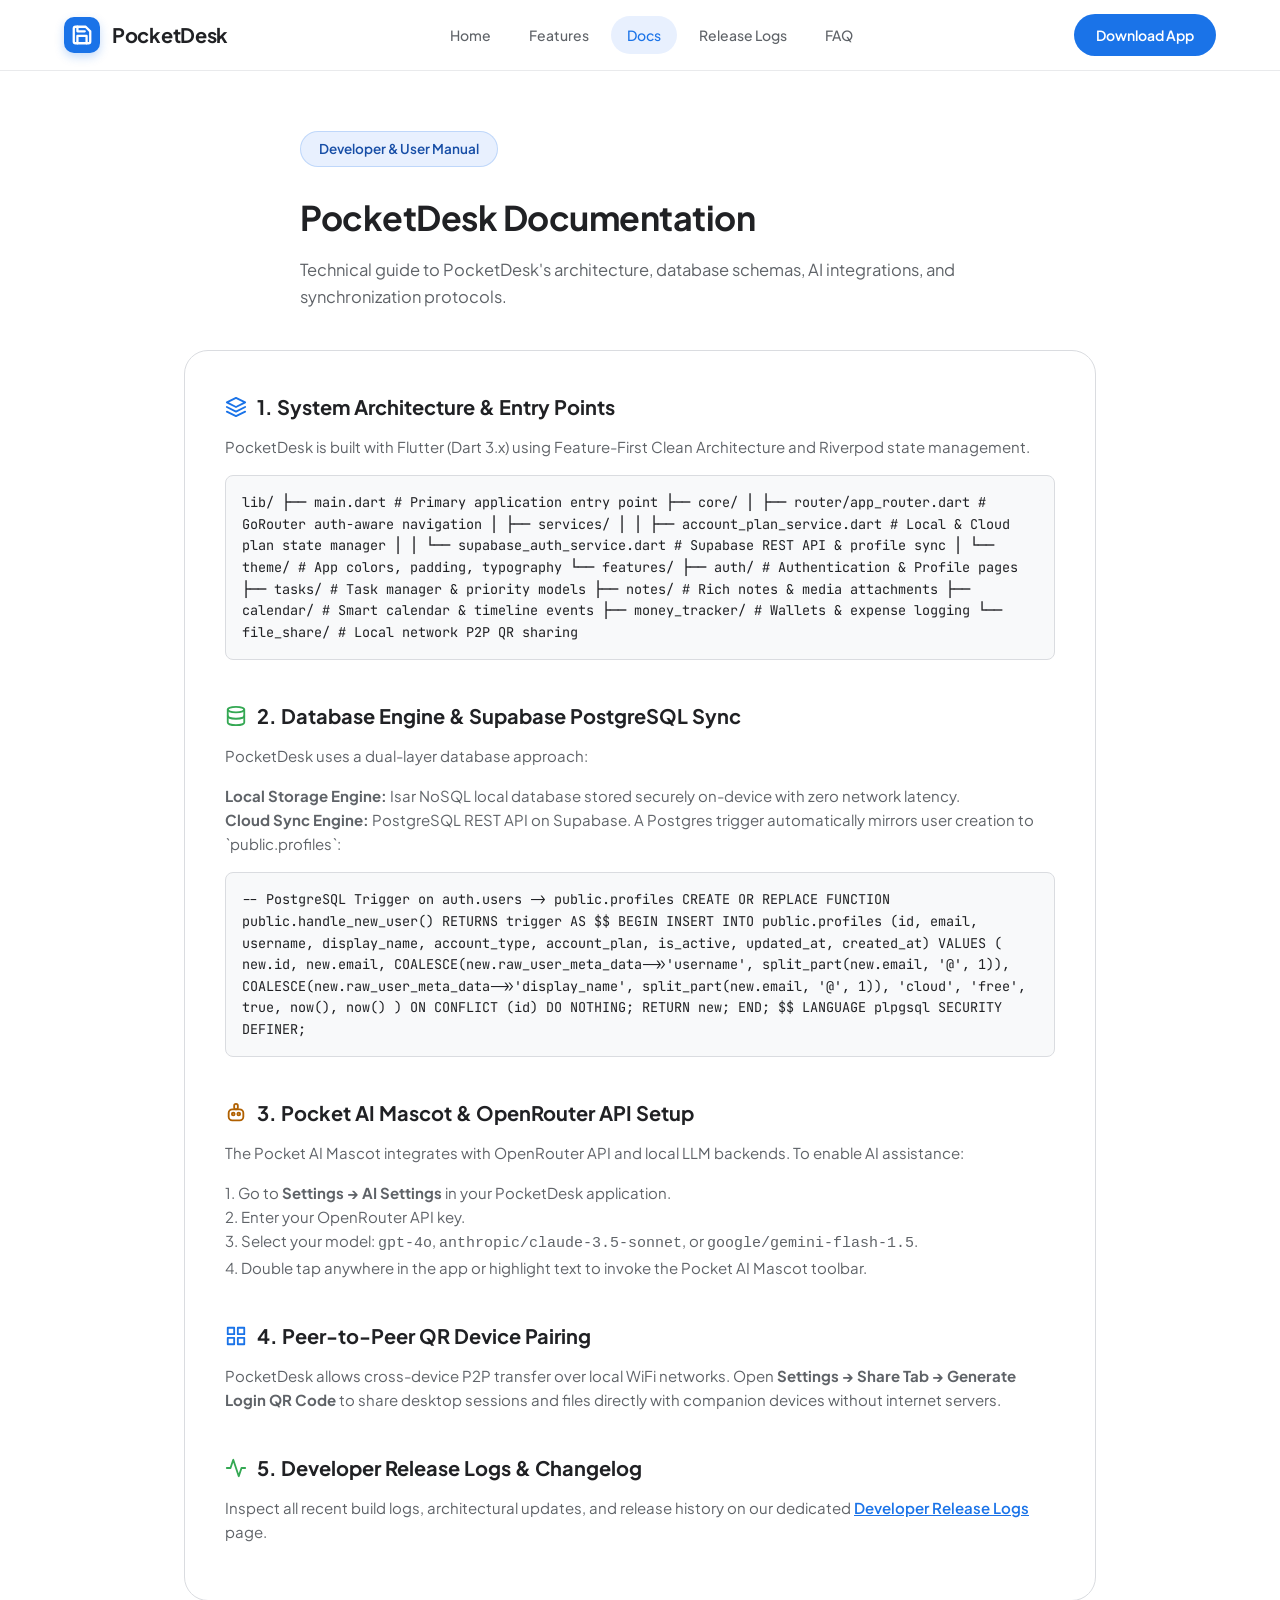
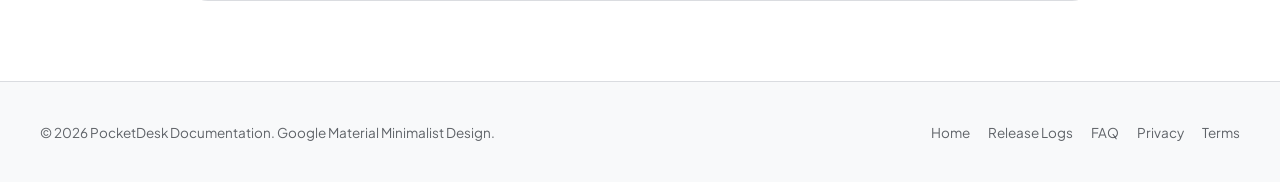
==== website/docs.html @ 9283a0a9 "feat(website): ultra-minimalist Google design system, emoji removal, mascot SVG, and comprehensive d" ====
<!DOCTYPE html>
<html lang="en">
<head>
  <meta charset="UTF-8">
  <meta name="viewport" content="width=device-width, initial-scale=1.0">
  <title>Documentation & Dev Guide — PocketDesk</title>
  <meta name="description" content="Official technical documentation, architecture specs, database schema, AI Mascot setup, and developer guide for PocketDesk.">
  <link rel="stylesheet" href="google_style.css">
</head>
<body>

  <header class="navbar">
    <div class="nav-container">
      <a href="index.html" class="logo">
        <div class="logo-badge">
          <svg width="22" height="22" viewBox="0 0 24 24" fill="none" stroke="#FFFFFF" stroke-width="2.5" stroke-linecap="round" stroke-linejoin="round">
            <path d="M19 21H5a2 2 0 0 1-2-2V5a2 2 0 0 1 2-2h11l5 5v11a2 2 0 0 1-2 2z"></path>
            <polyline points="17 21 17 13 7 13 7 21"></polyline>
            <polyline points="7 3 7 8 15 8"></polyline>
          </svg>
        </div>
        <span>PocketDesk</span>
      </a>
      <nav class="nav-links">
        <a href="index.html" class="nav-link">Home</a>
        <a href="features.html" class="nav-link">Features</a>
        <a href="docs.html" class="nav-link active">Docs</a>
        <a href="logs.html" class="nav-link">Release Logs</a>
        <a href="faq.html" class="nav-link">FAQ</a>
      </nav>
      <div class="nav-actions">
        <a href="download.html" class="btn-pill btn-primary">Download App</a>
      </div>
    </div>
  </header>

  <main class="section-wrapper" style="padding-top: 60px; max-width: 960px;">
    <div class="section-header" style="text-align: left; margin-bottom: 40px;">
      <div class="pill-tag">Developer & User Manual</div>
      <h1 class="section-title" style="text-align: left;">PocketDesk Documentation</h1>
      <p class="section-desc">Technical guide to PocketDesk's architecture, database schemas, AI integrations, and synchronization protocols.</p>
    </div>

    <div class="docs-content">
      
      <!-- 1. Architecture Overview -->
      <div class="docs-section">
        <h3>
          <svg width="22" height="22" viewBox="0 0 24 24" fill="none" stroke="var(--google-blue)" stroke-width="2" stroke-linecap="round" stroke-linejoin="round"><polygon points="12 2 2 7 12 12 22 7 12 2"></polygon><polyline points="2 17 12 22 22 17"></polyline><polyline points="2 12 12 17 22 12"></polyline></svg>
          1. System Architecture & Entry Points
        </h3>
        <p>
          PocketDesk is built with Flutter (Dart 3.x) using Feature-First Clean Architecture and Riverpod state management.
        </p>
        <div class="code-block">
lib/
├── main.dart                      # Primary application entry point
├── core/
│   ├── router/app_router.dart     # GoRouter auth-aware navigation
│   ├── services/
│   │   ├── account_plan_service.dart   # Local & Cloud plan state manager
│   │   └── supabase_auth_service.dart # Supabase REST API & profile sync
│   └── theme/                     # App colors, padding, typography
└── features/
    ├── auth/                      # Authentication & Profile pages
    ├── tasks/                     # Task manager & priority models
    ├── notes/                     # Rich notes & media attachments
    ├── calendar/                  # Smart calendar & timeline events
    ├── money_tracker/             # Wallets & expense logging
    └── file_share/                # Local network P2P QR sharing
        </div>
      </div>

      <!-- 2. Database Schema -->
      <div class="docs-section">
        <h3>
          <svg width="22" height="22" viewBox="0 0 24 24" fill="none" stroke="var(--google-green)" stroke-width="2" stroke-linecap="round" stroke-linejoin="round"><ellipse cx="12" cy="5" rx="9" ry="3"></ellipse><path d="M21 12c0 1.66-4 3-9 3s-9-1.34-9-3"></path><path d="M3 5v14c0 1.66 4 3 9 3s9-1.34 9-3V5"></path></svg>
          2. Database Engine & Supabase PostgreSQL Sync
        </h3>
        <p>
          PocketDesk uses a dual-layer database approach:
        </p>
        <p>
          <strong>Local Storage Engine:</strong> Isar NoSQL local database stored securely on-device with zero network latency.<br>
          <strong>Cloud Sync Engine:</strong> PostgreSQL REST API on Supabase. A Postgres trigger automatically mirrors user creation to `public.profiles`:
        </p>
        <div class="code-block">
-- PostgreSQL Trigger on auth.users -> public.profiles
CREATE OR REPLACE FUNCTION public.handle_new_user()
RETURNS trigger AS $$
BEGIN
  INSERT INTO public.profiles (id, email, username, display_name, account_type, account_plan, is_active, updated_at, created_at)
  VALUES (
    new.id,
    new.email,
    COALESCE(new.raw_user_meta_data->>'username', split_part(new.email, '@', 1)),
    COALESCE(new.raw_user_meta_data->>'display_name', split_part(new.email, '@', 1)),
    'cloud',
    'free',
    true,
    now(),
    now()
  )
  ON CONFLICT (id) DO NOTHING;
  RETURN new;
END;
$$ LANGUAGE plpgsql SECURITY DEFINER;
        </div>
      </div>

      <!-- 3. Pocket AI Mascot Integration -->
      <div class="docs-section">
        <h3>
          <svg width="22" height="22" viewBox="0 0 24 24" fill="none" stroke="var(--google-amber-text)" stroke-width="2" stroke-linecap="round" stroke-linejoin="round"><path d="M12 2a2 2 0 0 1 2 2v2a2 2 0 0 1-2 2 2 2 0 0 1-2-2V4a2 2 0 0 1 2-2z"></path><rect x="4" y="8" width="16" height="12" rx="4"></rect><circle cx="9" cy="13" r="1.5"></circle><circle cx="15" cy="13" r="1.5"></circle></svg>
          3. Pocket AI Mascot & OpenRouter API Setup
        </h3>
        <p>
          The Pocket AI Mascot integrates with OpenRouter API and local LLM backends. To enable AI assistance:
        </p>
        <p>
          1. Go to <strong>Settings &rarr; AI Settings</strong> in your PocketDesk application.<br>
          2. Enter your OpenRouter API key.<br>
          3. Select your model: <code>gpt-4o</code>, <code>anthropic/claude-3.5-sonnet</code>, or <code>google/gemini-flash-1.5</code>.<br>
          4. Double tap anywhere in the app or highlight text to invoke the Pocket AI Mascot toolbar.
        </p>
      </div>

      <!-- 4. P2P Local Network Sync -->
      <div class="docs-section">
        <h3>
          <svg width="22" height="22" viewBox="0 0 24 24" fill="none" stroke="var(--google-blue)" stroke-width="2" stroke-linecap="round" stroke-linejoin="round"><rect x="3" y="3" width="7" height="7"></rect><rect x="14" y="3" width="7" height="7"></rect><rect x="14" y="14" width="7" height="7"></rect><rect x="3" y="14" width="7" height="7"></rect></svg>
          4. Peer-to-Peer QR Device Pairing
        </h3>
        <p>
          PocketDesk allows cross-device P2P transfer over local WiFi networks. Open <strong>Settings &rarr; Share Tab &rarr; Generate Login QR Code</strong> to share desktop sessions and files directly with companion devices without internet servers.
        </p>
      </div>

      <!-- 5. Release Logs Link -->
      <div class="docs-section">
        <h3>
          <svg width="22" height="22" viewBox="0 0 24 24" fill="none" stroke="var(--google-green)" stroke-width="2" stroke-linecap="round" stroke-linejoin="round"><polyline points="22 12 18 12 15 21 9 3 6 12 2 12"></polyline></svg>
          5. Developer Release Logs & Changelog
        </h3>
        <p>
          Inspect all recent build logs, architectural updates, and release history on our dedicated <a href="logs.html" style="color: var(--google-blue); font-weight: 600;">Developer Release Logs</a> page.
        </p>
      </div>

    </div>
  </main>

  <footer class="footer">
    <div class="footer-container">
      <div class="footer-text">&copy; 2026 PocketDesk Documentation. Google Material Minimalist Design.</div>
      <div class="footer-links">
        <a href="index.html">Home</a>
        <a href="logs.html">Release Logs</a>
        <a href="faq.html">FAQ</a>
        <a href="privacy.html">Privacy</a>
        <a href="terms.html">Terms</a>
      </div>
    </div>
  </footer>
</body>
</html>
---- website/google_style.css ----
/* ==========================================================================
   PocketDesk Website - Ultra-Minimalist Google Design System (Material 3)
   ========================================================================== */

@import url('https://fonts.googleapis.com/css2?family=Google+Sans:wght@400;500;700&family=Plus+Jakarta+Sans:wght@400;500;600;700;800&family=JetBrains+Mono:wght@400;500&display=swap');

:root {
  /* Google Palette */
  --google-blue: #1a73e8;
  --google-blue-hover: #1557b0;
  --google-blue-container: #e8f0fe;
  --google-blue-text: #174ea6;

  --google-green: #34a853;
  --google-green-container: #e6f4ea;
  --google-green-text: #137333;

  --google-amber: #fbbc04;
  --google-amber-container: #fef7e0;
  --google-amber-text: #b06000;

  --google-red: #ea4335;
  --google-red-container: #fce8e6;
  --google-red-text: #c5221f;

  /* Surfaces */
  --bg-color: #ffffff;
  --surface-color: #ffffff;
  --surface-low: #f8f9fa;
  --surface-variant: #f1f3f4;

  /* Typography */
  --text-primary: #202124;
  --text-secondary: #5f6368;
  --text-tertiary: #80868b;

  /* Geometry & Borders */
  --border-color: #dadce0;
  --border-subtle: rgba(218, 220, 224, 0.6);
  --radius-sm: 8px;
  --radius-md: 16px;
  --radius-lg: 24px;
  --radius-pill: 100px;

  /* Shadows */
  --shadow-sm: 0 1px 2px 0 rgba(60,64,67,0.15), 0 1px 3px 1px rgba(60,64,67,0.08);
  --shadow-md: 0 1px 3px 0 rgba(60,64,67,0.2), 0 4px 12px 3px rgba(60,64,67,0.1);
  --shadow-lg: 0 4px 16px 0 rgba(60,64,67,0.12), 0 12px 32px 4px rgba(60,64,67,0.08);

  --max-width: 1200px;
  --transition: all 0.22s cubic-bezier(0.4, 0, 0.2, 1);
}

body.dark-mode {
  --bg-color: #121212;
  --surface-color: #1e1e1e;
  --surface-low: #181818;
  --surface-variant: #282828;

  --text-primary: #e8eaed;
  --text-secondary: #9aa0a6;
  --text-tertiary: #80868b;

  --border-color: #3c4043;
  --border-subtle: rgba(60, 64, 67, 0.6);

  --google-blue-container: rgba(26, 115, 232, 0.18);
  --google-blue-text: #8ab4f8;
  --google-green-container: rgba(52, 168, 83, 0.18);
  --google-green-text: #81c995;
  --google-amber-container: rgba(251, 188, 4, 0.18);
  --google-amber-text: #fde293;
  --google-red-container: rgba(234, 67, 53, 0.18);
  --google-red-text: #f28b82;

  --shadow-sm: 0 1px 3px 0 rgba(0,0,0,0.5);
  --shadow-md: 0 4px 12px 0 rgba(0,0,0,0.5);
  --shadow-lg: 0 8px 32px 0 rgba(0,0,0,0.6);
}

* {
  box-sizing: border-box;
  margin: 0;
  padding: 0;
}

html {
  scroll-behavior: smooth;
}

body {
  font-family: 'Google Sans', 'Plus Jakarta Sans', -apple-system, sans-serif;
  background-color: var(--bg-color);
  color: var(--text-primary);
  line-height: 1.6;
  -webkit-font-smoothing: antialiased;
}

/* ==========================================================================
   Header Navbar
   ========================================================================== */

.navbar {
  position: sticky;
  top: 0;
  z-index: 1000;
  background-color: rgba(255, 255, 255, 0.9);
  backdrop-filter: blur(16px);
  -webkit-backdrop-filter: blur(16px);
  border-bottom: 1px solid var(--border-subtle);
  transition: var(--transition);
}

body.dark-mode .navbar {
  background-color: rgba(18, 18, 18, 0.9);
}

.nav-container {
  max-width: var(--max-width);
  margin: 0 auto;
  padding: 14px 24px;
  display: flex;
  align-items: center;
  justify-content: space-between;
}

.logo {
  display: flex;
  align-items: center;
  gap: 12px;
  text-decoration: none;
  font-weight: 700;
  font-size: 20px;
  color: var(--text-primary);
  letter-spacing: -0.3px;
}

.logo-badge {
  width: 36px;
  height: 36px;
  background: var(--google-blue);
  border-radius: 10px;
  display: flex;
  align-items: center;
  justify-content: center;
  color: #ffffff;
  box-shadow: 0 4px 10px rgba(26, 115, 232, 0.25);
}

.nav-links {
  display: flex;
  align-items: center;
  gap: 6px;
}

.nav-link {
  text-decoration: none;
  color: var(--text-secondary);
  font-size: 14px;
  font-weight: 500;
  padding: 8px 16px;
  border-radius: var(--radius-pill);
  transition: var(--transition);
}

.nav-link:hover, .nav-link.active {
  color: var(--google-blue);
  background-color: var(--google-blue-container);
}

.nav-actions {
  display: flex;
  align-items: center;
  gap: 12px;
}

.btn-pill {
  display: inline-flex;
  align-items: center;
  justify-content: center;
  gap: 8px;
  padding: 10px 22px;
  border-radius: var(--radius-pill);
  font-size: 14px;
  font-weight: 600;
  text-decoration: none;
  transition: var(--transition);
  cursor: pointer;
  border: none;
}

.btn-primary {
  background-color: var(--google-blue);
  color: #ffffff;
}

.btn-primary:hover {
  background-color: var(--google-blue-hover);
  box-shadow: 0 4px 12px rgba(26, 115, 232, 0.35);
  transform: translateY(-1px);
}

.btn-outlined {
  background-color: transparent;
  color: var(--google-blue);
  border: 1px solid var(--border-color);
}

.btn-outlined:hover {
  background-color: var(--google-blue-container);
  border-color: var(--google-blue);
}

.theme-toggle {
  background: var(--surface-variant);
  border: 1px solid var(--border-color);
  color: var(--text-primary);
  width: 38px;
  height: 38px;
  border-radius: 50%;
  display: flex;
  align-items: center;
  justify-content: center;
  cursor: pointer;
  transition: var(--transition);
}

.theme-toggle:hover {
  background: var(--border-color);
}

/* ==========================================================================
   Hero Section
   ========================================================================== */

.hero-section {
  padding: 72px 24px 48px;
  max-width: var(--max-width);
  margin: 0 auto;
  text-align: center;
}

.pill-tag {
  display: inline-flex;
  align-items: center;
  gap: 8px;
  padding: 6px 18px;
  background-color: var(--google-blue-container);
  color: var(--google-blue-text);
  border-radius: var(--radius-pill);
  font-size: 13.5px;
  font-weight: 600;
  margin-bottom: 24px;
  border: 1px solid rgba(26, 115, 232, 0.2);
}

.hero-title {
  font-size: 52px;
  font-weight: 700;
  line-height: 1.15;
  letter-spacing: -1.2px;
  color: var(--text-primary);
  margin-bottom: 20px;
}

.hero-title span.blue { color: var(--google-blue); }
.hero-title span.green { color: var(--google-green); }
.hero-title span.amber { color: var(--google-amber-text); }

.hero-subtitle {
  font-size: 19px;
  color: var(--text-secondary);
  max-width: 760px;
  margin: 0 auto 36px;
  font-weight: 400;
  line-height: 1.55;
}

.hero-buttons {
  display: flex;
  align-items: center;
  justify-content: center;
  gap: 16px;
}

/* ==========================================================================
   Showcase Box & Pocket AI Mascot Component
   ========================================================================== */

.showcase-container {
  max-width: 1040px;
  margin: 48px auto 80px;
  background-color: var(--surface-color);
  border: 1px solid var(--border-color);
  border-radius: var(--radius-lg);
  box-shadow: var(--shadow-lg);
  overflow: hidden;
}

.showcase-header {
  background-color: var(--surface-low);
  padding: 14px 24px;
  border-bottom: 1px solid var(--border-color);
  display: flex;
  align-items: center;
  justify-content: space-between;
}

.window-dots {
  display: flex;
  gap: 8px;
}

.dot {
  width: 11px;
  height: 11px;
  border-radius: 50%;
}

.dot.red { background-color: var(--google-red); }
.dot.yellow { background-color: var(--google-amber); }
.dot.green { background-color: var(--google-green); }

.window-title {
  font-size: 13px;
  font-weight: 600;
  color: var(--text-secondary);
}

.showcase-body {
  padding: 36px;
  display: grid;
  grid-template-columns: 1fr 340px;
  gap: 32px;
  align-items: center;
}

@media (max-width: 860px) {
  .showcase-body { grid-template-columns: 1fr; }
}

.dashboard-preview-card {
  background: var(--surface-low);
  border-radius: var(--radius-md);
  padding: 24px;
  border: 1px solid var(--border-subtle);
}

.dash-grid {
  display: grid;
  grid-template-columns: repeat(2, 1fr);
  gap: 16px;
}

.dash-widget {
  background: var(--surface-color);
  padding: 16px;
  border-radius: 12px;
  border: 1px solid var(--border-subtle);
}

.dash-widget h4 {
  font-size: 14px;
  font-weight: 700;
  color: var(--text-primary);
  display: flex;
  align-items: center;
  gap: 8px;
  margin-bottom: 6px;
}

.dash-widget p {
  font-size: 12.5px;
  color: var(--text-secondary);
  line-height: 1.4;
}

/* Mascot Section */
.mascot-card {
  background: linear-gradient(145deg, var(--google-blue-container) 0%, var(--surface-color) 100%);
  border: 1px solid rgba(26, 115, 232, 0.3);
  border-radius: var(--radius-md);
  padding: 28px;
  text-align: center;
}

.mascot-svg-avatar {
  width: 96px;
  height: 96px;
  margin: 0 auto 16px;
}

.mascot-name {
  font-size: 19px;
  font-weight: 700;
  color: var(--text-primary);
  margin-bottom: 4px;
}

.mascot-pill {
  display: inline-block;
  background: var(--google-blue);
  color: #ffffff;
  font-size: 11.5px;
  font-weight: 700;
  padding: 3px 12px;
  border-radius: var(--radius-pill);
  margin-bottom: 12px;
}

.mascot-description {
  font-size: 13.5px;
  color: var(--text-secondary);
  line-height: 1.5;
}

/* ==========================================================================
   Features Section
   ========================================================================== */

.section-wrapper {
  max-width: var(--max-width);
  margin: 0 auto 80px;
  padding: 0 24px;
}

.section-header {
  text-align: center;
  max-width: 680px;
  margin: 0 auto 48px;
}

.section-title {
  font-size: 34px;
  font-weight: 700;
  color: var(--text-primary);
  letter-spacing: -0.5px;
  margin-bottom: 12px;
}

.section-desc {
  font-size: 16.5px;
  color: var(--text-secondary);
}

.features-grid {
  display: grid;
  grid-template-columns: repeat(auto-fit, minmax(320px, 1fr));
  gap: 24px;
}

.feature-card {
  background-color: var(--surface-color);
  border: 1px solid var(--border-color);
  border-radius: var(--radius-md);
  padding: 32px;
  transition: var(--transition);
}

.feature-card:hover {
  box-shadow: var(--shadow-md);
  transform: translateY(-2px);
  border-color: var(--google-blue);
}

.feature-icon-box {
  width: 48px;
  height: 48px;
  border-radius: 14px;
  display: flex;
  align-items: center;
  justify-content: center;
  margin-bottom: 20px;
}

.feature-icon-box.blue { background: var(--google-blue-container); color: var(--google-blue-text); }
.feature-icon-box.green { background: var(--google-green-container); color: var(--google-green-text); }
.feature-icon-box.yellow { background: var(--google-amber-container); color: var(--google-amber-text); }
.feature-icon-box.red { background: var(--google-red-container); color: var(--google-red-text); }

.feature-card h3 {
  font-size: 19px;
  font-weight: 700;
  margin-bottom: 10px;
  color: var(--text-primary);
}

.feature-card p {
  font-size: 14.5px;
  color: var(--text-secondary);
  line-height: 1.55;
}

/* ==========================================================================
   Pricing Section
   ========================================================================== */

.pricing-grid {
  display: grid;
  grid-template-columns: repeat(3, 1fr);
  gap: 24px;
  align-items: stretch;
}

@media (max-width: 900px) {
  .pricing-grid { grid-template-columns: 1fr; }
}

.pricing-card {
  background-color: var(--surface-color);
  border: 1px solid var(--border-color);
  border-radius: var(--radius-lg);
  padding: 36px 28px;
  display: flex;
  flex-direction: column;
  justify-content: space-between;
  transition: var(--transition);
  position: relative;
}

.pricing-card.featured {
  border: 2px solid var(--google-blue);
  box-shadow: var(--shadow-md);
}

.plan-badge {
  position: absolute;
  top: -13px;
  left: 50%;
  transform: translateX(-50%);
  background: var(--google-blue);
  color: #ffffff;
  font-size: 11.5px;
  font-weight: 700;
  padding: 3px 14px;
  border-radius: var(--radius-pill);
}

.plan-name {
  font-size: 22px;
  font-weight: 700;
  color: var(--text-primary);
  margin-bottom: 6px;
}

.plan-price {
  font-size: 38px;
  font-weight: 800;
  color: var(--text-primary);
  margin-bottom: 16px;
}

.plan-price span {
  font-size: 14px;
  font-weight: 500;
  color: var(--text-secondary);
}

.plan-features {
  list-style: none;
  margin-bottom: 32px;
}

.plan-features li {
  font-size: 14px;
  color: var(--text-secondary);
  padding: 8px 0;
  display: flex;
  align-items: center;
  gap: 10px;
  border-bottom: 1px solid var(--border-subtle);
}

.plan-features li:last-child {
  border-bottom: none;
}

.check-icon {
  color: var(--google-green);
  font-weight: bold;
}

/* ==========================================================================
   Documentation Box Styling
   ========================================================================== */

.docs-content {
  background: var(--surface-color);
  border: 1px solid var(--border-color);
  border-radius: var(--radius-lg);
  padding: 40px;
}

.docs-section {
  margin-bottom: 40px;
}

.docs-section:last-child {
  margin-bottom: 0;
}

.docs-section h3 {
  font-size: 20px;
  font-weight: 700;
  color: var(--text-primary);
  margin-bottom: 12px;
  display: flex;
  align-items: center;
  gap: 10px;
}

.docs-section p {
  font-size: 15px;
  color: var(--text-secondary);
  line-height: 1.6;
  margin-bottom: 16px;
}

.code-block {
  background: var(--surface-low);
  border: 1px solid var(--border-color);
  border-radius: var(--radius-sm);
  padding: 16px;
  font-family: 'JetBrains Mono', monospace;
  font-size: 13.5px;
  color: var(--text-primary);
  overflow-x: auto;
  margin-bottom: 16px;
}

/* ==========================================================================
   Footer
   ========================================================================== */

.footer {
  background-color: var(--surface-low);
  border-top: 1px solid var(--border-color);
  padding: 40px 24px;
  margin-top: 80px;
}

.footer-container {
  max-width: var(--max-width);
  margin: 0 auto;
  display: flex;
  align-items: center;
  justify-content: space-between;
  flex-wrap: wrap;
  gap: 16px;
}

.footer-text {
  font-size: 13.5px;
  color: var(--text-secondary);
}

.footer-links {
  display: flex;
  gap: 18px;
}

.footer-links a {
  color: var(--text-secondary);
  text-decoration: none;
  font-size: 13.5px;
  transition: var(--transition);
}

.footer-links a:hover {
  color: var(--google-blue);
}
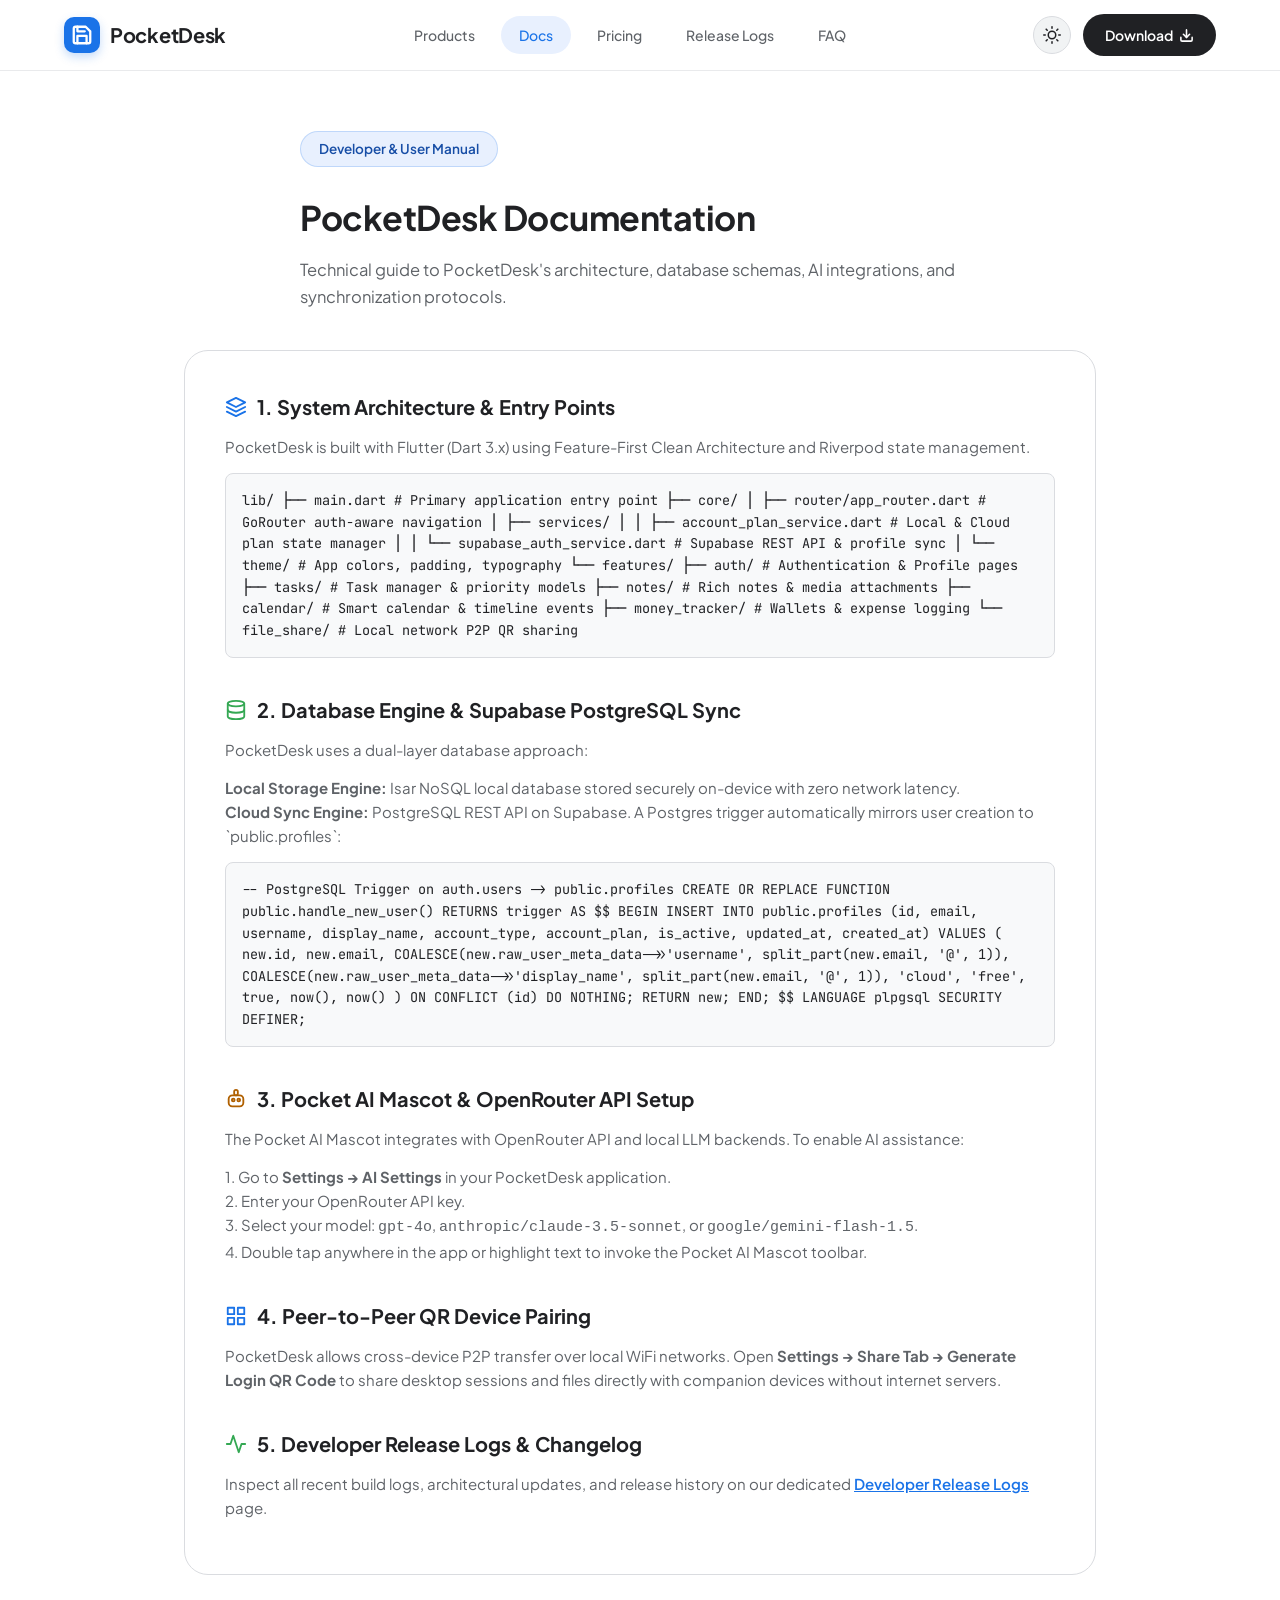
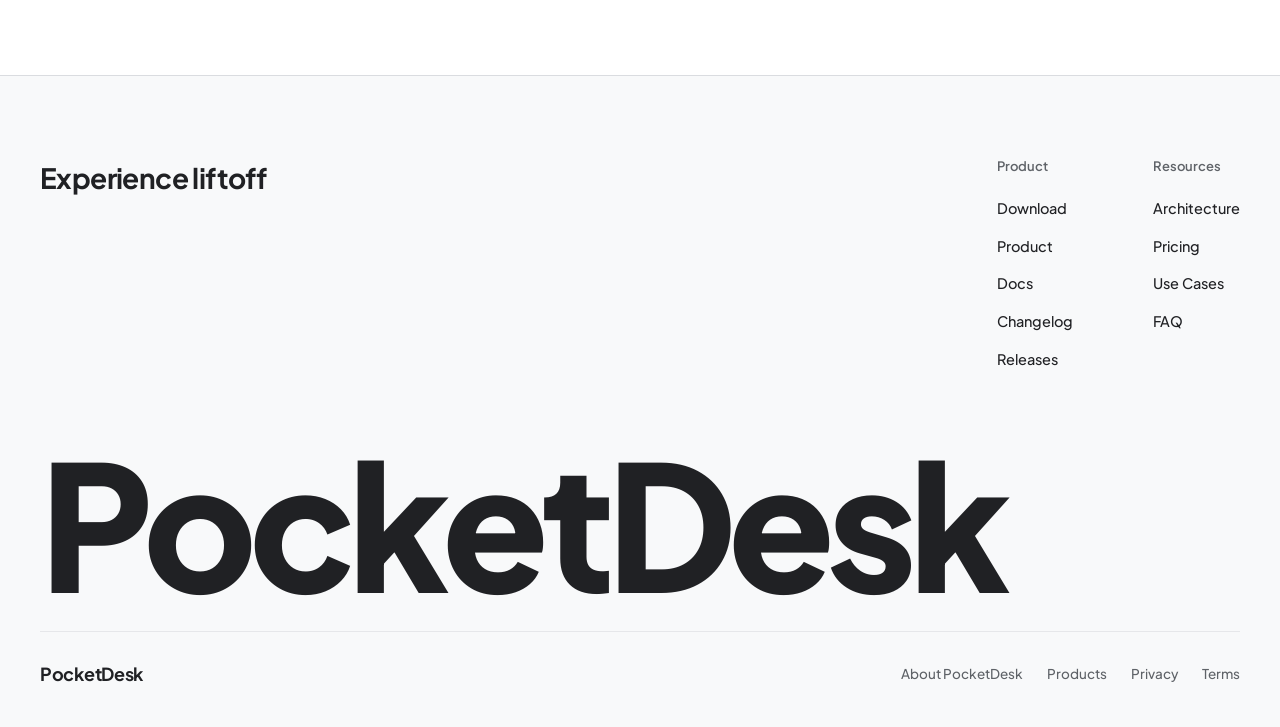
==== commit 8445047f: "Implement exact Google Antigravity header, hero section, and giant inverted footer" ====
--- a/website/docs.html
+++ b/website/docs.html
@@ -9,6 +9,7 @@
 </head>
 <body>
 
+  <!-- Google Minimalist Navigation -->
   <header class="navbar">
     <div class="nav-container">
       <a href="index.html" class="logo">
@@ -22,14 +23,34 @@
         <span>PocketDesk</span>
       </a>
       <nav class="nav-links">
-        <a href="index.html" class="nav-link">Home</a>
-        <a href="features.html" class="nav-link">Features</a>
+        <a href="features.html" class="nav-link">Products</a>
         <a href="docs.html" class="nav-link active">Docs</a>
+        <a href="index.html#plans" class="nav-link">Pricing</a>
         <a href="logs.html" class="nav-link">Release Logs</a>
         <a href="faq.html" class="nav-link">FAQ</a>
       </nav>
       <div class="nav-actions">
-        <a href="download.html" class="btn-pill btn-primary">Download App</a>
+        <button id="theme-toggle" class="theme-toggle" aria-label="Toggle theme">
+          <svg width="18" height="18" viewBox="0 0 24 24" fill="none" stroke="currentColor" stroke-width="2" stroke-linecap="round" stroke-linejoin="round">
+            <circle cx="12" cy="12" r="5"></circle>
+            <line x1="12" y1="1" x2="12" y2="3"></line>
+            <line x1="12" y1="21" x2="12" y2="23"></line>
+            <line x1="4.22" y1="4.22" x2="5.64" y2="5.64"></line>
+            <line x1="18.36" y1="18.36" x2="19.78" y2="19.78"></line>
+            <line x1="1" y1="12" x2="3" y2="12"></line>
+            <line x1="21" y1="12" x2="23" y2="12"></line>
+            <line x1="4.22" y1="19.78" x2="5.64" y2="18.36"></line>
+            <line x1="18.36" y1="5.64" x2="19.78" y2="4.22"></line>
+          </svg>
+        </button>
+        <a href="download.html" class="btn-pill btn-dark" style="gap: 6px;">
+          <span>Download</span>
+          <svg width="15" height="15" viewBox="0 0 24 24" fill="none" stroke="currentColor" stroke-width="2.5" stroke-linecap="round" stroke-linejoin="round">
+            <path d="M21 15v4a2 2 0 0 1-2 2H5a2 2 0 0 1-2-2v-4"></path>
+            <polyline points="7 10 12 15 17 10"></polyline>
+            <line x1="12" y1="15" x2="12" y2="3"></line>
+          </svg>
+        </a>
       </div>
     </div>
   </header>
@@ -150,17 +171,58 @@
     </div>
   </main>
 
-  <footer class="footer">
-    <div class="footer-container">
-      <div class="footer-text">&copy; 2026 PocketDesk Documentation. Google Material Minimalist Design.</div>
-      <div class="footer-links">
-        <a href="index.html">Home</a>
-        <a href="logs.html">Release Logs</a>
-        <a href="faq.html">FAQ</a>
+  <footer class="antigravity-footer">
+    <div class="footer-upper">
+      <div class="footer-upper-left">
+        <h3 class="footer-slogan">Experience liftoff</h3>
+      </div>
+      <div class="footer-upper-right">
+        <div class="footer-column">
+          <h4 class="footer-heading">Product</h4>
+          <ul class="footer-links-list">
+            <li><a href="download.html">Download</a></li>
+            <li><a href="features.html">Product</a></li>
+            <li><a href="docs.html">Docs</a></li>
+            <li><a href="logs.html">Changelog</a></li>
+            <li><a href="logs.html">Releases</a></li>
+          </ul>
+        </div>
+        <div class="footer-column">
+          <h4 class="footer-heading">Resources</h4>
+          <ul class="footer-links-list">
+            <li><a href="docs.html">Architecture</a></li>
+            <li><a href="index.html#plans">Pricing</a></li>
+            <li><a href="features.html">Use Cases</a></li>
+            <li><a href="faq.html">FAQ</a></li>
+          </ul>
+        </div>
+      </div>
+    </div>
+
+    <div class="footer-giant-branding">
+      PocketDesk
+    </div>
+
+    <div class="footer-bottom-line">
+      <div class="footer-brand-left">
+        PocketDesk
+      </div>
+      <div class="footer-legal-links">
+        <a href="index.html">About PocketDesk</a>
+        <a href="features.html">Products</a>
         <a href="privacy.html">Privacy</a>
         <a href="terms.html">Terms</a>
       </div>
     </div>
   </footer>
+
+  <script>
+    const themeBtn = document.getElementById('theme-toggle');
+    if (themeBtn) {
+      themeBtn.addEventListener('click', () => {
+        document.body.classList.toggle('dark-mode');
+      });
+    }
+  </script>
 </body>
 </html>
--- a/website/google_style.css
+++ b/website/google_style.css
@@ -1,11 +1,11 @@
 /* ==========================================================================
-   PocketDesk Website - Ultra-Minimalist Google Design System (Material 3)
+   PocketDesk Website - Google Minimalist & Antigravity Design System
    ========================================================================== */
 
 @import url('https://fonts.googleapis.com/css2?family=Google+Sans:wght@400;500;700&family=Plus+Jakarta+Sans:wght@400;500;600;700;800&family=JetBrains+Mono:wght@400;500&display=swap');
 
 :root {
-  /* Google Palette */
+  /* Google Brand Colors */
   --google-blue: #1a73e8;
   --google-blue-hover: #1557b0;
   --google-blue-container: #e8f0fe;
@@ -48,7 +48,7 @@
   --shadow-lg: 0 4px 16px 0 rgba(60,64,67,0.12), 0 12px 32px 4px rgba(60,64,67,0.08);
 
   --max-width: 1200px;
-  --transition: all 0.22s cubic-bezier(0.4, 0, 0.2, 1);
+  --transition: all 0.24s cubic-bezier(0.4, 0, 0.2, 1);
 }
 
 body.dark-mode {
@@ -97,14 +97,14 @@
 }
 
 /* ==========================================================================
-   Header Navbar
+   Header Navbar (Minimalist Google & Antigravity Header)
    ========================================================================== */
 
 .navbar {
   position: sticky;
   top: 0;
   z-index: 1000;
-  background-color: rgba(255, 255, 255, 0.9);
+  background-color: rgba(255, 255, 255, 0.92);
   backdrop-filter: blur(16px);
   -webkit-backdrop-filter: blur(16px);
   border-bottom: 1px solid var(--border-subtle);
@@ -112,7 +112,7 @@
 }
 
 body.dark-mode .navbar {
-  background-color: rgba(18, 18, 18, 0.9);
+  background-color: rgba(18, 18, 18, 0.92);
 }
 
 .nav-container {
@@ -127,7 +127,7 @@
 .logo {
   display: flex;
   align-items: center;
-  gap: 12px;
+  gap: 10px;
   text-decoration: none;
   font-weight: 700;
   font-size: 20px;
@@ -150,7 +150,7 @@
 .nav-links {
   display: flex;
   align-items: center;
-  gap: 6px;
+  gap: 8px;
 }
 
 .nav-link {
@@ -158,7 +158,7 @@
   color: var(--text-secondary);
   font-size: 14px;
   font-weight: 500;
-  padding: 8px 16px;
+  padding: 8px 18px;
   border-radius: var(--radius-pill);
   transition: var(--transition);
 }
@@ -200,6 +200,27 @@
   transform: translateY(-1px);
 }
 
+.btn-dark {
+  background-color: #202124;
+  color: #ffffff !important;
+}
+
+.btn-dark:hover {
+  background-color: #000000;
+  box-shadow: 0 4px 14px rgba(0,0,0,0.3);
+  transform: translateY(-1px);
+}
+
+body.dark-mode .btn-dark {
+  background-color: #ffffff;
+  color: #121212 !important;
+}
+
+body.dark-mode .btn-dark:hover {
+  background-color: #f1f3f4;
+  box-shadow: 0 4px 14px rgba(255,255,255,0.25);
+}
+
 .btn-outlined {
   background-color: transparent;
   color: var(--google-blue);
@@ -230,7 +251,7 @@
 }
 
 /* ==========================================================================
-   Hero Section
+   Hero Section & Container Layout
    ========================================================================== */
 
 .hero-section {
@@ -284,7 +305,7 @@
 }
 
 /* ==========================================================================
-   Showcase Box & Pocket AI Mascot Component
+   Showcase Box & Mascot Component
    ========================================================================== */
 
 .showcase-container {
@@ -375,7 +396,6 @@
   line-height: 1.4;
 }
 
-/* Mascot Section */
 .mascot-card {
   background: linear-gradient(145deg, var(--google-blue-container) 0%, var(--surface-color) 100%);
   border: 1px solid rgba(26, 115, 232, 0.3);
@@ -581,7 +601,68 @@
 }
 
 /* ==========================================================================
-   Documentation Box Styling
+   FAQ Smooth Expandable Accordion
+   ========================================================================== */
+
+.faq-container {
+  max-width: 860px;
+  margin: 0 auto;
+}
+
+.faq-item {
+  background: var(--surface-color);
+  border: 1px solid var(--border-color);
+  border-radius: var(--radius-md);
+  margin-bottom: 16px;
+  overflow: hidden;
+  transition: var(--transition);
+}
+
+.faq-question {
+  padding: 22px 28px;
+  font-size: 17px;
+  font-weight: 600;
+  color: var(--text-primary);
+  display: flex;
+  align-items: center;
+  justify-content: space-between;
+  cursor: pointer;
+  user-select: none;
+}
+
+.faq-question:hover {
+  background: var(--surface-low);
+}
+
+.faq-chevron {
+  width: 20px;
+  height: 20px;
+  stroke: var(--text-secondary);
+  transition: transform 0.3s cubic-bezier(0.4, 0, 0.2, 1);
+}
+
+.faq-item.open .faq-chevron {
+  transform: rotate(180deg);
+  stroke: var(--google-blue);
+}
+
+.faq-answer {
+  max-height: 0;
+  overflow: hidden;
+  transition: max-height 0.35s cubic-bezier(0.4, 0, 0.2, 1), padding 0.35s ease;
+  padding: 0 28px;
+  color: var(--text-secondary);
+  font-size: 14.5px;
+  line-height: 1.6;
+}
+
+.faq-item.open .faq-answer {
+  max-height: 400px;
+  padding: 0 28px 24px;
+}
+
+/* ==========================================================================
+   Documentation & Release Logs
    ========================================================================== */
 
 .docs-content {
@@ -592,7 +673,7 @@
 }
 
 .docs-section {
-  margin-bottom: 40px;
+  margin-bottom: 36px;
 }
 
 .docs-section:last-child {
@@ -613,7 +694,7 @@
   font-size: 15px;
   color: var(--text-secondary);
   line-height: 1.6;
-  margin-bottom: 16px;
+  margin-bottom: 14px;
 }
 
 .code-block {
@@ -628,20 +709,123 @@
   margin-bottom: 16px;
 }
 
+/* Release Logs Styling */
+.log-item {
+  background: var(--surface-color);
+  border: 1px solid var(--border-color);
+  border-radius: var(--radius-md);
+  margin-bottom: 16px;
+  overflow: hidden;
+}
+
+.log-header {
+  padding: 18px 24px;
+  display: flex;
+  align-items: center;
+  justify-content: space-between;
+  cursor: pointer;
+  background: var(--surface-low);
+}
+
+.badge {
+  padding: 4px 10px;
+  border-radius: var(--radius-pill);
+  font-size: 12px;
+  font-weight: 700;
+}
+
+.badge-feature { background: var(--google-blue-container); color: var(--google-blue-text); }
+.badge-fix { background: var(--google-green-container); color: var(--google-green-text); }
+.badge-refactor { background: var(--google-amber-container); color: var(--google-amber-text); }
+
+.log-body {
+  padding: 20px 24px;
+  font-size: 14px;
+  color: var(--text-secondary);
+  border-top: 1px solid var(--border-color);
+}
+
 /* ==========================================================================
-   Footer
+   Google Antigravity Style Inverted Footer
    ========================================================================== */
 
-.footer {
+.antigravity-footer {
   background-color: var(--surface-low);
   border-top: 1px solid var(--border-color);
-  padding: 40px 24px;
-  margin-top: 80px;
-}
-
-.footer-container {
+  padding: 80px 24px 40px;
+  margin-top: 100px;
+}
+
+.footer-upper {
   max-width: var(--max-width);
   margin: 0 auto;
+  display: flex;
+  justify-content: space-between;
+  align-items: flex-start;
+  flex-wrap: wrap;
+  gap: 40px;
+}
+
+.footer-upper-left .footer-slogan {
+  font-size: 28px;
+  font-weight: 700;
+  color: var(--text-primary);
+  letter-spacing: -0.6px;
+  margin-bottom: 8px;
+}
+
+.footer-upper-right {
+  display: flex;
+  gap: 80px;
+}
+
+@media (max-width: 600px) {
+  .footer-upper-right { gap: 40px; }
+}
+
+.footer-column .footer-heading {
+  font-size: 13px;
+  font-weight: 600;
+  color: var(--text-secondary);
+  margin-bottom: 18px;
+}
+
+.footer-links-list {
+  list-style: none;
+}
+
+.footer-links-list li {
+  margin-bottom: 12px;
+}
+
+.footer-links-list a {
+  text-decoration: none;
+  font-size: 14.5px;
+  color: var(--text-primary);
+  font-weight: 500;
+  transition: var(--transition);
+}
+
+.footer-links-list a:hover {
+  color: var(--google-blue);
+}
+
+.footer-giant-branding {
+  max-width: var(--max-width);
+  margin: 60px auto 30px;
+  font-size: clamp(64px, 14vw, 175px);
+  font-weight: 800;
+  letter-spacing: -0.045em;
+  line-height: 0.9;
+  color: var(--text-primary);
+  user-select: none;
+}
+
+.footer-bottom-line {
+  max-width: var(--max-width);
+  margin: 0 auto;
+  padding-top: 28px;
+  border-top: 1px solid var(--border-subtle);
   display: flex;
   align-items: center;
   justify-content: space-between;
@@ -649,23 +833,27 @@
   gap: 16px;
 }
 
-.footer-text {
-  font-size: 13.5px;
-  color: var(--text-secondary);
-}
-
-.footer-links {
-  display: flex;
-  gap: 18px;
-}
-
-.footer-links a {
-  color: var(--text-secondary);
+.footer-brand-left {
+  font-weight: 700;
+  font-size: 18px;
+  color: var(--text-primary);
+  letter-spacing: -0.3px;
+}
+
+.footer-legal-links {
+  display: flex;
+  gap: 24px;
+  flex-wrap: wrap;
+}
+
+.footer-legal-links a {
   text-decoration: none;
   font-size: 13.5px;
+  color: var(--text-secondary);
+  font-weight: 500;
   transition: var(--transition);
 }
 
-.footer-links a:hover {
+.footer-legal-links a:hover {
   color: var(--google-blue);
 }
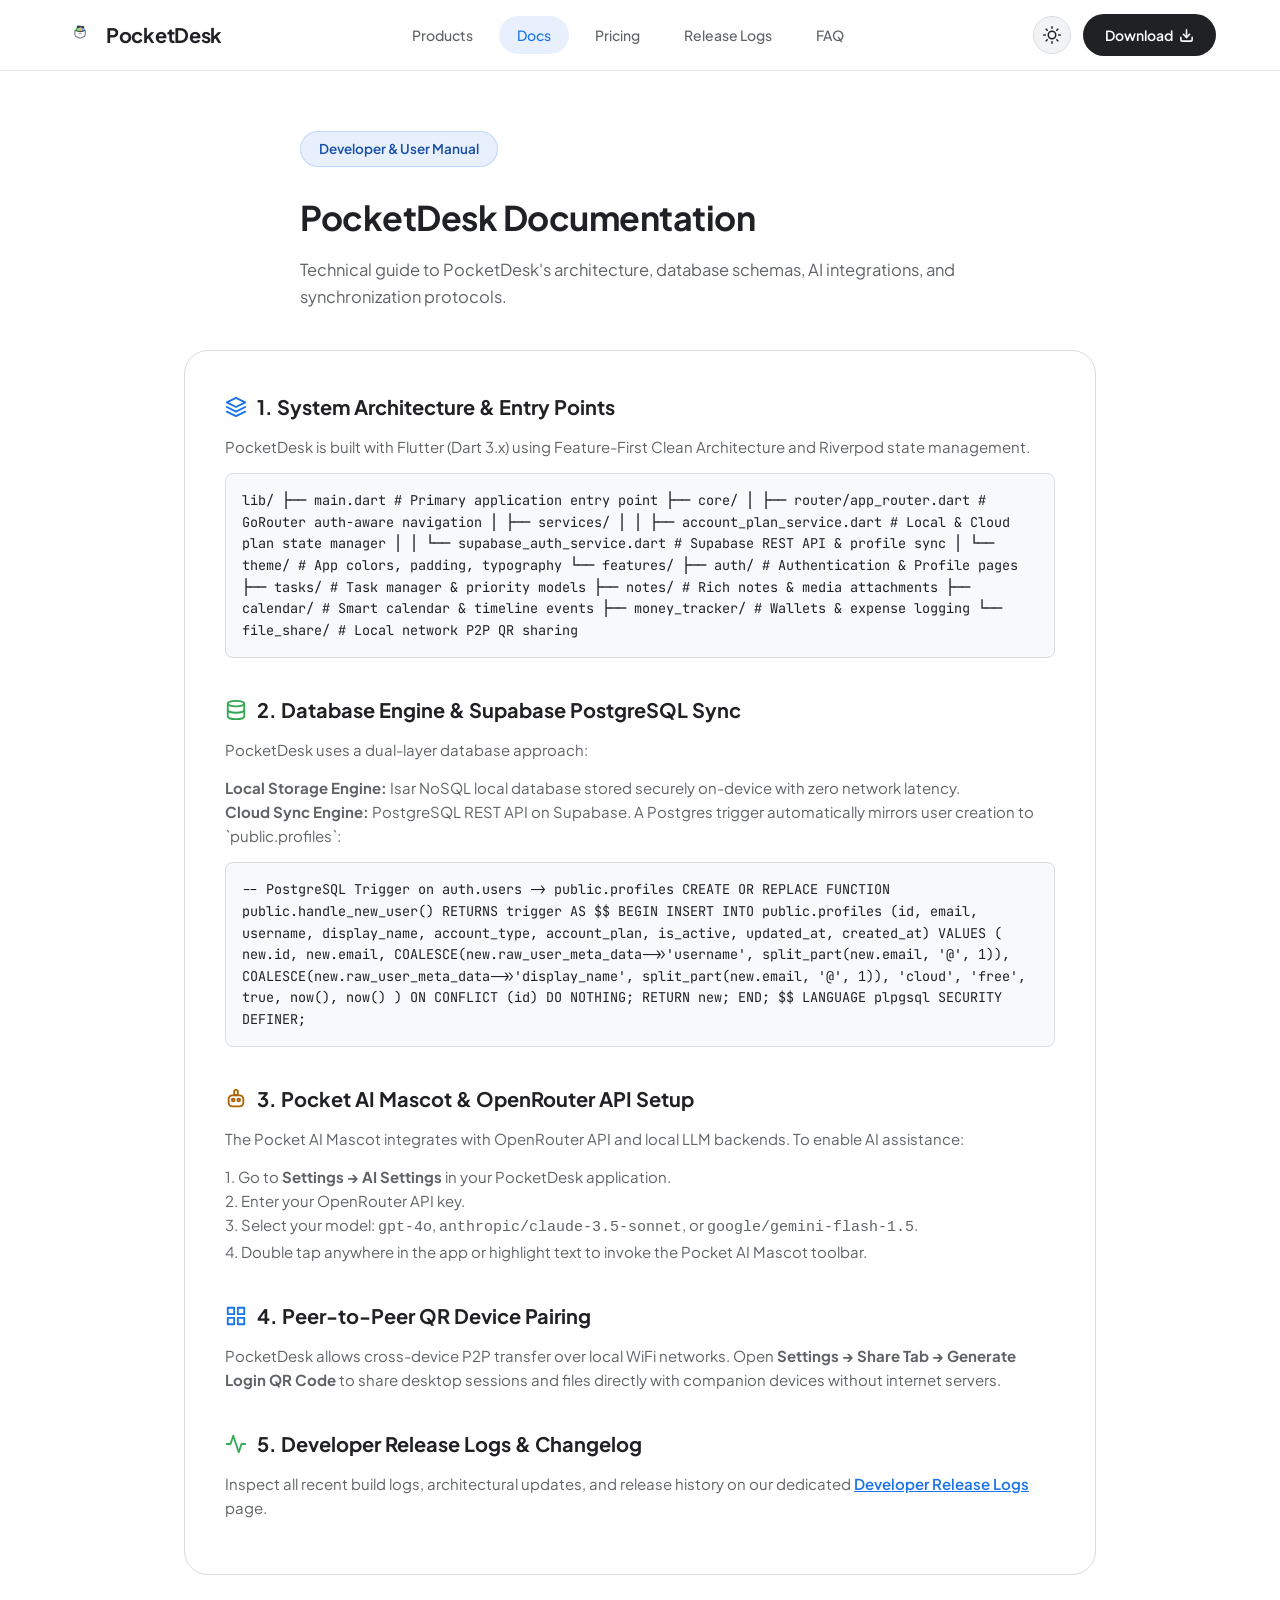
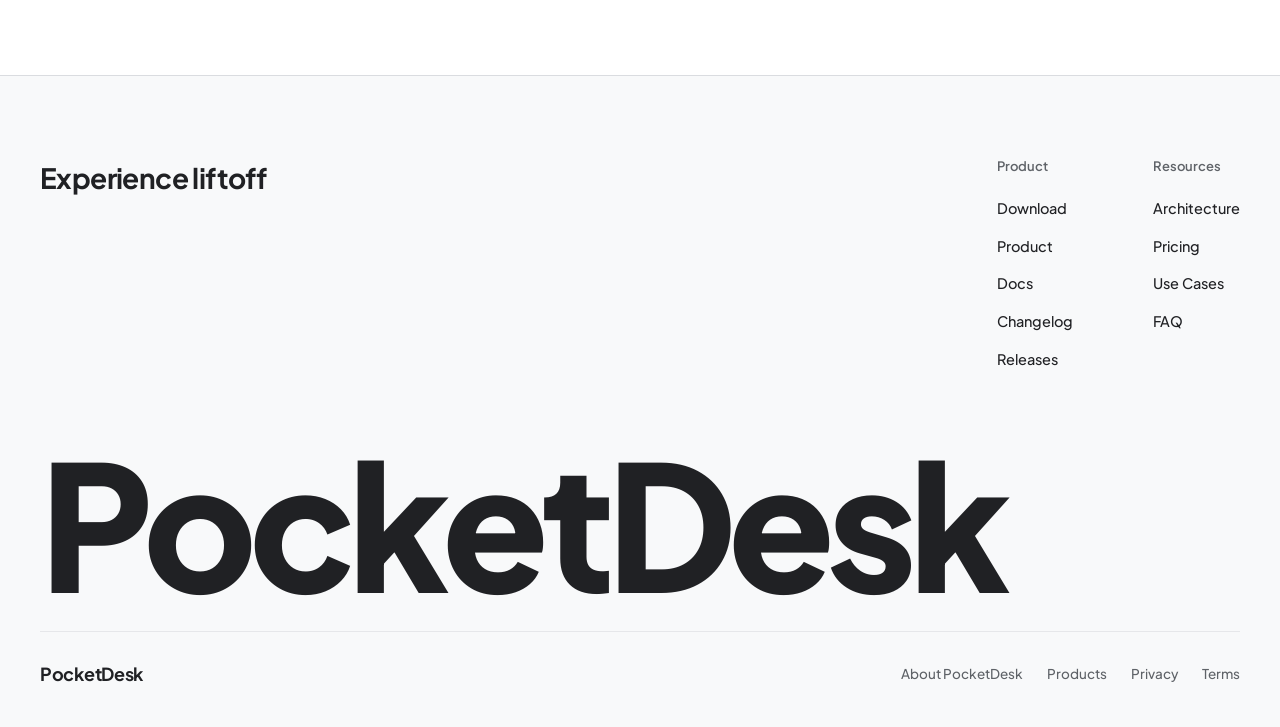
==== commit 48731a0d: "Add official PocketDesk logo assets, tab favicon, and eliminate dark mode flash (FOUC)" ====
--- a/website/docs.html
+++ b/website/docs.html
@@ -5,6 +5,16 @@
   <meta name="viewport" content="width=device-width, initial-scale=1.0">
   <title>Documentation & Dev Guide — PocketDesk</title>
   <meta name="description" content="Official technical documentation, architecture specs, database schema, AI Mascot setup, and developer guide for PocketDesk.">
+  <link rel="icon" type="image/png" href="assets/logo.png">
+  <link rel="apple-touch-icon" href="assets/logo.png">
+  <script>
+    (function() {
+      const savedTheme = localStorage.getItem('theme');
+      if (savedTheme === 'dark-mode' || (!savedTheme && window.matchMedia('(prefers-color-scheme: dark)').matches)) {
+        document.documentElement.classList.add('dark-mode');
+      }
+    })();
+  </script>
   <link rel="stylesheet" href="google_style.css">
 </head>
 <body>
@@ -13,13 +23,7 @@
   <header class="navbar">
     <div class="nav-container">
       <a href="index.html" class="logo">
-        <div class="logo-badge">
-          <svg width="22" height="22" viewBox="0 0 24 24" fill="none" stroke="#FFFFFF" stroke-width="2.5" stroke-linecap="round" stroke-linejoin="round">
-            <path d="M19 21H5a2 2 0 0 1-2-2V5a2 2 0 0 1 2-2h11l5 5v11a2 2 0 0 1-2 2z"></path>
-            <polyline points="17 21 17 13 7 13 7 21"></polyline>
-            <polyline points="7 3 7 8 15 8"></polyline>
-          </svg>
-        </div>
+        <img src="assets/logo.png" alt="PocketDesk" class="logo-img">
         <span>PocketDesk</span>
       </a>
       <nav class="nav-links">
@@ -216,13 +220,6 @@
     </div>
   </footer>
 
-  <script>
-    const themeBtn = document.getElementById('theme-toggle');
-    if (themeBtn) {
-      themeBtn.addEventListener('click', () => {
-        document.body.classList.toggle('dark-mode');
-      });
-    }
-  </script>
+  <script src="app.js"></script>
 </body>
 </html>
--- a/website/google_style.css
+++ b/website/google_style.css
@@ -51,7 +51,7 @@
   --transition: all 0.24s cubic-bezier(0.4, 0, 0.2, 1);
 }
 
-body.dark-mode {
+html.dark-mode, body.dark-mode {
   --bg-color: #121212;
   --surface-color: #1e1e1e;
   --surface-low: #181818;
@@ -76,6 +76,8 @@
   --shadow-sm: 0 1px 3px 0 rgba(0,0,0,0.5);
   --shadow-md: 0 4px 12px 0 rgba(0,0,0,0.5);
   --shadow-lg: 0 8px 32px 0 rgba(0,0,0,0.6);
+  background-color: #121212 !important;
+  color: #e8eaed !important;
 }
 
 * {
@@ -86,6 +88,29 @@
 
 html {
   scroll-behavior: smooth;
+  scroll-snap-type: y proximity;
+}
+
+@view-transition {
+  navigation: auto;
+}
+
+::view-transition-old(root) {
+  animation: fadeOut 0.25s cubic-bezier(0.4, 0, 0.2, 1) forwards;
+}
+
+::view-transition-new(root) {
+  animation: fadeIn 0.35s cubic-bezier(0.0, 0, 0.2, 1) forwards;
+}
+
+@keyframes fadeOut {
+  from { opacity: 1; transform: scale(1); }
+  to { opacity: 0; transform: scale(0.98); }
+}
+
+@keyframes fadeIn {
+  from { opacity: 0; transform: translateY(12px) scale(0.99); }
+  to { opacity: 1; transform: translateY(0) scale(1); }
 }
 
 body {
@@ -94,6 +119,13 @@
   color: var(--text-primary);
   line-height: 1.6;
   -webkit-font-smoothing: antialiased;
+  opacity: 1;
+  transition: opacity 0.25s cubic-bezier(0.4, 0, 0.2, 1), transform 0.25s cubic-bezier(0.4, 0, 0.2, 1);
+}
+
+body.page-fade-out {
+  opacity: 0;
+  transform: translateY(-8px);
 }
 
 /* ==========================================================================
@@ -135,16 +167,11 @@
   letter-spacing: -0.3px;
 }
 
-.logo-badge {
-  width: 36px;
-  height: 36px;
-  background: var(--google-blue);
-  border-radius: 10px;
-  display: flex;
-  align-items: center;
-  justify-content: center;
-  color: #ffffff;
-  box-shadow: 0 4px 10px rgba(26, 115, 232, 0.25);
+.logo-img {
+  width: 32px;
+  height: 32px;
+  object-fit: contain;
+  border-radius: 8px;
 }
 
 .nav-links {
@@ -251,14 +278,42 @@
 }
 
 /* ==========================================================================
-   Hero Section & Container Layout
+   Full Viewport Section Snap & Slide-Up Reveal System
    ========================================================================== */
 
+.full-section {
+  min-height: calc(100vh - 72px);
+  width: 100%;
+  display: flex;
+  flex-direction: column;
+  justify-content: center;
+  align-items: center;
+  box-sizing: border-box;
+  padding: 60px 24px;
+  scroll-snap-align: start;
+  scroll-snap-stop: normal;
+  opacity: 0;
+  transform: translateY(50px) scale(0.98);
+  transition: opacity 0.75s cubic-bezier(0.16, 1, 0.3, 1), transform 0.75s cubic-bezier(0.16, 1, 0.3, 1);
+}
+
+.full-section.visible, .full-section:first-of-type {
+  opacity: 1;
+  transform: translateY(0) scale(1);
+}
+
 .hero-section {
-  padding: 72px 24px 48px;
+  min-height: calc(100vh - 72px);
+  display: flex;
+  flex-direction: column;
+  justify-content: center;
+  align-items: center;
+  padding: 40px 24px;
   max-width: var(--max-width);
   margin: 0 auto;
   text-align: center;
+  scroll-snap-align: start;
+  scroll-snap-stop: normal;
 }
 
 .pill-tag {
@@ -309,8 +364,9 @@
    ========================================================================== */
 
 .showcase-container {
-  max-width: 1040px;
-  margin: 48px auto 80px;
+  width: 92%;
+  max-width: 1240px;
+  margin: 0 auto;
   background-color: var(--surface-color);
   border: 1px solid var(--border-color);
   border-radius: var(--radius-lg);
@@ -320,7 +376,7 @@
 
 .showcase-header {
   background-color: var(--surface-low);
-  padding: 14px 24px;
+  padding: 16px 28px;
   border-bottom: 1px solid var(--border-color);
   display: flex;
   align-items: center;
@@ -333,8 +389,8 @@
 }
 
 .dot {
-  width: 11px;
-  height: 11px;
+  width: 12px;
+  height: 12px;
   border-radius: 50%;
 }
 
@@ -343,95 +399,96 @@
 .dot.green { background-color: var(--google-green); }
 
 .window-title {
-  font-size: 13px;
+  font-size: 14px;
   font-weight: 600;
   color: var(--text-secondary);
 }
 
 .showcase-body {
-  padding: 36px;
+  padding: 44px 40px;
   display: grid;
-  grid-template-columns: 1fr 340px;
-  gap: 32px;
-  align-items: center;
-}
-
-@media (max-width: 860px) {
-  .showcase-body { grid-template-columns: 1fr; }
+  grid-template-columns: 1fr 380px;
+  gap: 36px;
+  align-items: center;
+}
+
+@media (max-width: 980px) {
+  .showcase-body { grid-template-columns: 1fr; padding: 28px; }
 }
 
 .dashboard-preview-card {
   background: var(--surface-low);
   border-radius: var(--radius-md);
-  padding: 24px;
+  padding: 32px;
   border: 1px solid var(--border-subtle);
 }
 
 .dash-grid {
   display: grid;
   grid-template-columns: repeat(2, 1fr);
-  gap: 16px;
+  gap: 20px;
 }
 
 .dash-widget {
   background: var(--surface-color);
-  padding: 16px;
-  border-radius: 12px;
+  padding: 22px 20px;
+  border-radius: 14px;
   border: 1px solid var(--border-subtle);
+  box-shadow: 0 2px 8px rgba(0,0,0,0.02);
 }
 
 .dash-widget h4 {
-  font-size: 14px;
-  font-weight: 700;
-  color: var(--text-primary);
-  display: flex;
-  align-items: center;
-  gap: 8px;
-  margin-bottom: 6px;
+  font-size: 16px;
+  font-weight: 700;
+  color: var(--text-primary);
+  display: flex;
+  align-items: center;
+  gap: 10px;
+  margin-bottom: 8px;
 }
 
 .dash-widget p {
-  font-size: 12.5px;
-  color: var(--text-secondary);
-  line-height: 1.4;
+  font-size: 13.5px;
+  color: var(--text-secondary);
+  line-height: 1.45;
 }
 
 .mascot-card {
   background: linear-gradient(145deg, var(--google-blue-container) 0%, var(--surface-color) 100%);
   border: 1px solid rgba(26, 115, 232, 0.3);
   border-radius: var(--radius-md);
-  padding: 28px;
+  padding: 36px 28px;
   text-align: center;
 }
 
 .mascot-svg-avatar {
-  width: 96px;
-  height: 96px;
-  margin: 0 auto 16px;
+  width: 110px;
+  height: 110px;
+  margin: 0 auto 20px;
 }
 
 .mascot-name {
-  font-size: 19px;
-  font-weight: 700;
-  color: var(--text-primary);
-  margin-bottom: 4px;
+  font-size: 22px;
+  font-weight: 700;
+  color: var(--text-primary);
+  margin-bottom: 6px;
 }
 
 .mascot-pill {
   display: inline-block;
   background: var(--google-blue);
   color: #ffffff;
-  font-size: 11.5px;
-  font-weight: 700;
-  padding: 3px 12px;
+  font-size: 12.5px;
+  font-weight: 700;
+  padding: 4px 14px;
   border-radius: var(--radius-pill);
-  margin-bottom: 12px;
+  margin-bottom: 16px;
 }
 
 .mascot-description {
-  font-size: 13.5px;
-  color: var(--text-secondary);
-  line-height: 1.5;
+  font-size: 14.5px;
+  color: var(--text-secondary);
+  line-height: 1.55;
 }
 
 /* ==========================================================================
@@ -754,6 +811,8 @@
   border-top: 1px solid var(--border-color);
   padding: 80px 24px 40px;
   margin-top: 100px;
+  scroll-snap-align: end;
+  scroll-snap-stop: normal;
 }
 
 .footer-upper {
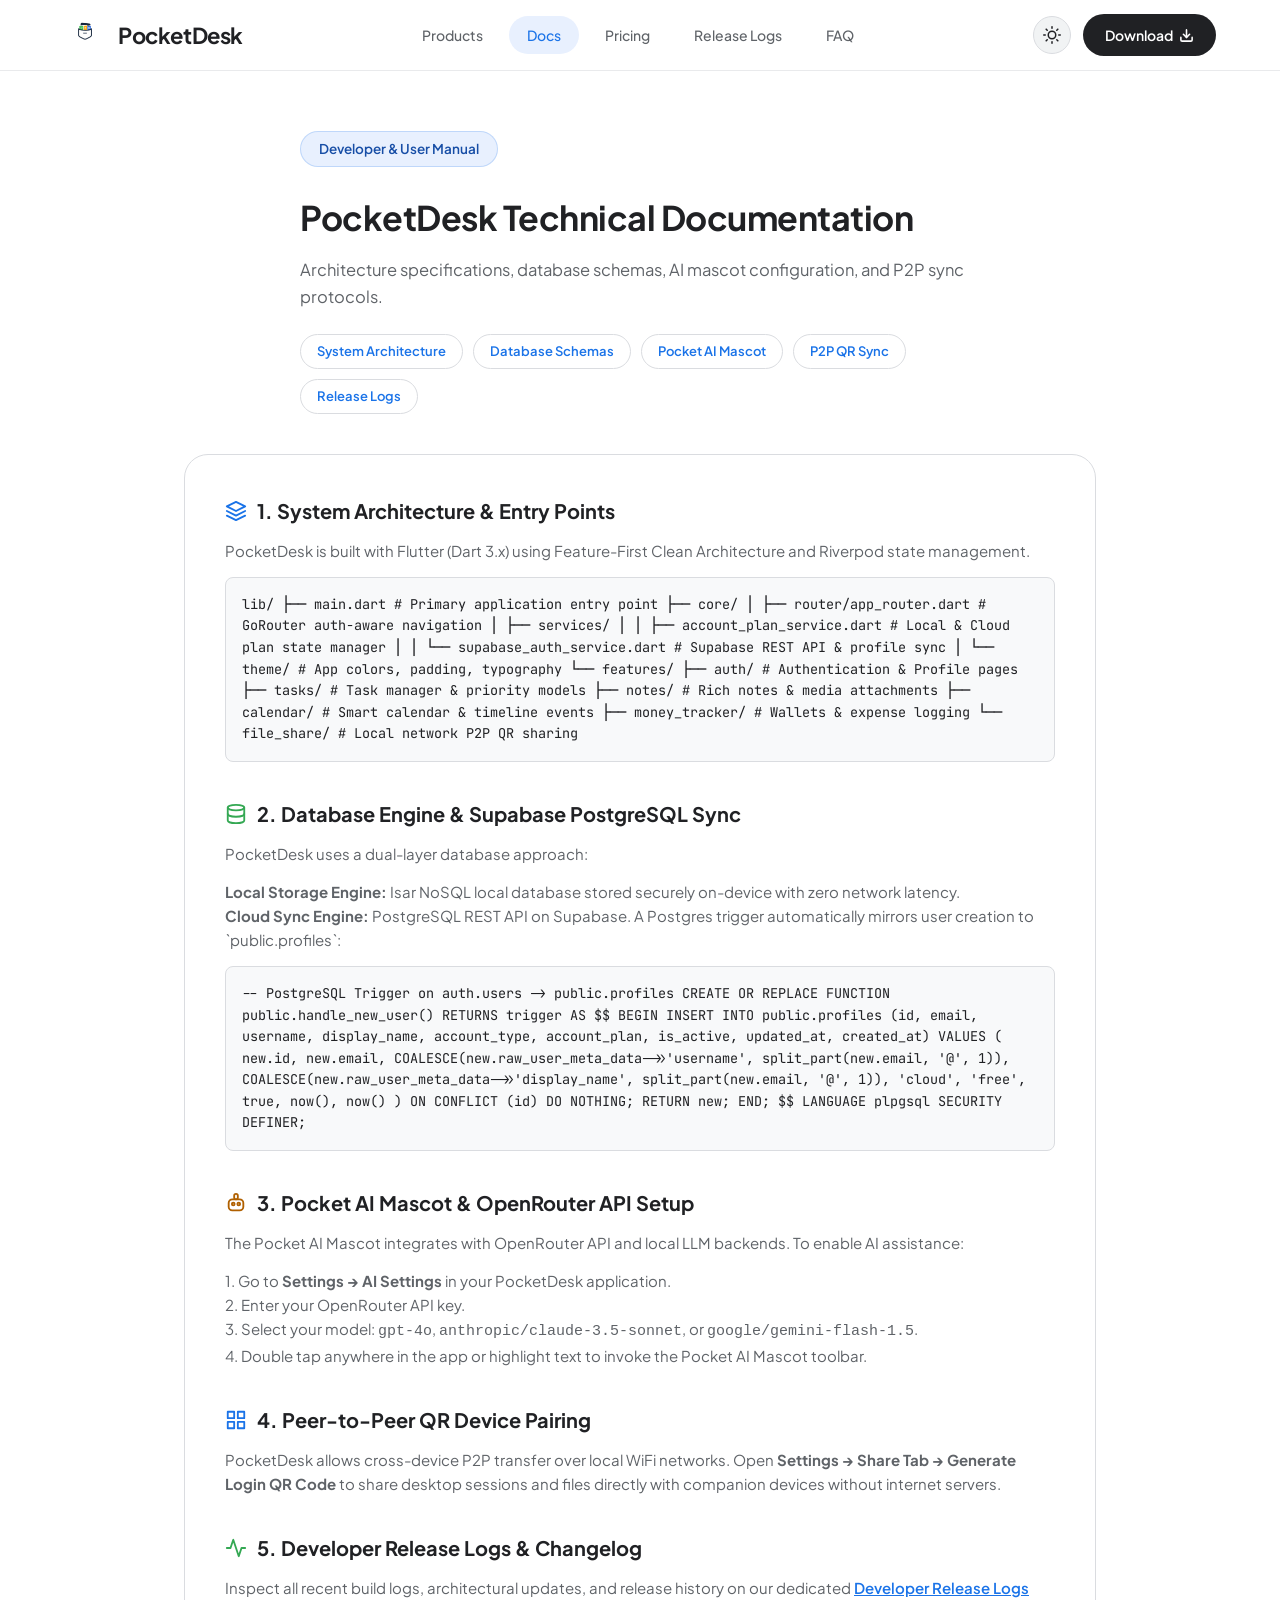
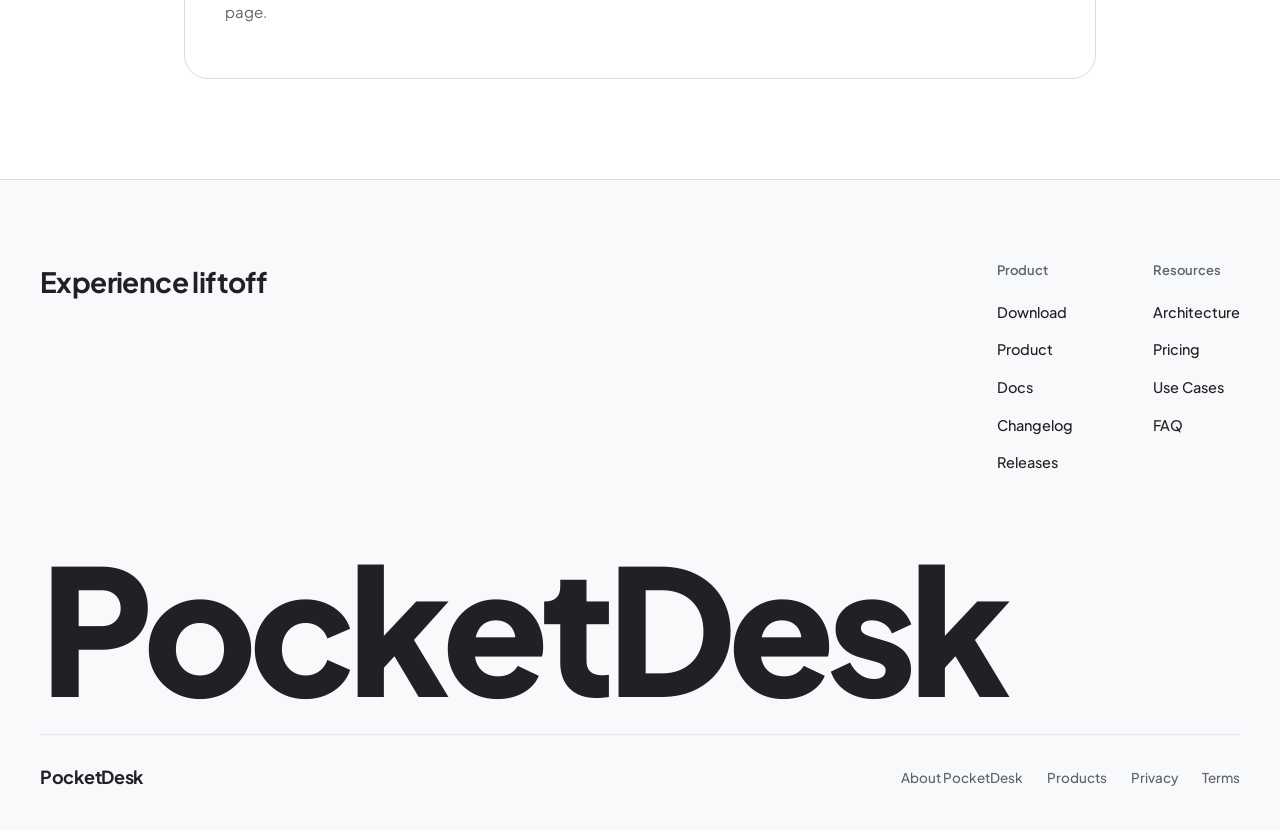
==== commit ad799a2a: "Enlarge navbar logo, refine hero text, enhance showcase section with profile status card, add mobile" ====
--- a/website/docs.html
+++ b/website/docs.html
@@ -62,14 +62,23 @@
   <main class="section-wrapper" style="padding-top: 60px; max-width: 960px;">
     <div class="section-header" style="text-align: left; margin-bottom: 40px;">
       <div class="pill-tag">Developer & User Manual</div>
-      <h1 class="section-title" style="text-align: left;">PocketDesk Documentation</h1>
-      <p class="section-desc">Technical guide to PocketDesk's architecture, database schemas, AI integrations, and synchronization protocols.</p>
+      <h1 class="section-title" style="text-align: left;">PocketDesk Technical Documentation</h1>
+      <p class="section-desc">Architecture specifications, database schemas, AI mascot configuration, and P2P sync protocols.</p>
+
+      <!-- Antigravity Style Docs Quick Navigation Pills -->
+      <div style="display: flex; gap: 10px; flex-wrap: wrap; margin-top: 24px;">
+        <a href="#arch" class="btn-pill btn-outlined" style="padding: 6px 16px; font-size: 13px;">System Architecture</a>
+        <a href="#schemas" class="btn-pill btn-outlined" style="padding: 6px 16px; font-size: 13px;">Database Schemas</a>
+        <a href="#ai-setup" class="btn-pill btn-outlined" style="padding: 6px 16px; font-size: 13px;">Pocket AI Mascot</a>
+        <a href="#p2p-sync" class="btn-pill btn-outlined" style="padding: 6px 16px; font-size: 13px;">P2P QR Sync</a>
+        <a href="logs.html" class="btn-pill btn-outlined" style="padding: 6px 16px; font-size: 13px;">Release Logs</a>
+      </div>
     </div>
 
     <div class="docs-content">
       
       <!-- 1. Architecture Overview -->
-      <div class="docs-section">
+      <div id="arch" class="docs-section">
         <h3>
           <svg width="22" height="22" viewBox="0 0 24 24" fill="none" stroke="var(--google-blue)" stroke-width="2" stroke-linecap="round" stroke-linejoin="round"><polygon points="12 2 2 7 12 12 22 7 12 2"></polygon><polyline points="2 17 12 22 22 17"></polyline><polyline points="2 12 12 17 22 12"></polyline></svg>
           1. System Architecture & Entry Points
@@ -97,7 +106,7 @@
       </div>
 
       <!-- 2. Database Schema -->
-      <div class="docs-section">
+      <div id="schemas" class="docs-section">
         <h3>
           <svg width="22" height="22" viewBox="0 0 24 24" fill="none" stroke="var(--google-green)" stroke-width="2" stroke-linecap="round" stroke-linejoin="round"><ellipse cx="12" cy="5" rx="9" ry="3"></ellipse><path d="M21 12c0 1.66-4 3-9 3s-9-1.34-9-3"></path><path d="M3 5v14c0 1.66 4 3 9 3s9-1.34 9-3V5"></path></svg>
           2. Database Engine & Supabase PostgreSQL Sync
@@ -134,7 +143,7 @@
       </div>
 
       <!-- 3. Pocket AI Mascot Integration -->
-      <div class="docs-section">
+      <div id="ai-setup" class="docs-section">
         <h3>
           <svg width="22" height="22" viewBox="0 0 24 24" fill="none" stroke="var(--google-amber-text)" stroke-width="2" stroke-linecap="round" stroke-linejoin="round"><path d="M12 2a2 2 0 0 1 2 2v2a2 2 0 0 1-2 2 2 2 0 0 1-2-2V4a2 2 0 0 1 2-2z"></path><rect x="4" y="8" width="16" height="12" rx="4"></rect><circle cx="9" cy="13" r="1.5"></circle><circle cx="15" cy="13" r="1.5"></circle></svg>
           3. Pocket AI Mascot & OpenRouter API Setup
@@ -151,7 +160,7 @@
       </div>
 
       <!-- 4. P2P Local Network Sync -->
-      <div class="docs-section">
+      <div id="p2p-sync" class="docs-section">
         <h3>
           <svg width="22" height="22" viewBox="0 0 24 24" fill="none" stroke="var(--google-blue)" stroke-width="2" stroke-linecap="round" stroke-linejoin="round"><rect x="3" y="3" width="7" height="7"></rect><rect x="14" y="3" width="7" height="7"></rect><rect x="14" y="14" width="7" height="7"></rect><rect x="3" y="14" width="7" height="7"></rect></svg>
           4. Peer-to-Peer QR Device Pairing
--- a/website/google_style.css
+++ b/website/google_style.css
@@ -159,19 +159,19 @@
 .logo {
   display: flex;
   align-items: center;
-  gap: 10px;
+  gap: 12px;
   text-decoration: none;
   font-weight: 700;
-  font-size: 20px;
-  color: var(--text-primary);
-  letter-spacing: -0.3px;
+  font-size: 22px;
+  color: var(--text-primary);
+  letter-spacing: -0.4px;
 }
 
 .logo-img {
-  width: 32px;
-  height: 32px;
+  width: 42px;
+  height: 42px;
   object-fit: contain;
-  border-radius: 8px;
+  border-radius: 10px;
 }
 
 .nav-links {
@@ -405,60 +405,81 @@
 }
 
 .showcase-body {
-  padding: 44px 40px;
+  padding: 40px 36px;
   display: grid;
-  grid-template-columns: 1fr 380px;
-  gap: 36px;
-  align-items: center;
-}
-
-@media (max-width: 980px) {
-  .showcase-body { grid-template-columns: 1fr; padding: 28px; }
+  grid-template-columns: 1fr 340px 300px;
+  gap: 24px;
+  align-items: stretch;
+}
+
+@media (max-width: 1150px) {
+  .showcase-body { grid-template-columns: 1fr 1fr; }
+}
+
+@media (max-width: 768px) {
+  .showcase-body { grid-template-columns: 1fr; padding: 24px; }
 }
 
 .dashboard-preview-card {
   background: var(--surface-low);
   border-radius: var(--radius-md);
-  padding: 32px;
+  padding: 28px;
   border: 1px solid var(--border-subtle);
+  display: flex;
+  flex-direction: column;
+  justify-content: space-between;
 }
 
 .dash-grid {
   display: grid;
   grid-template-columns: repeat(2, 1fr);
-  gap: 20px;
+  gap: 16px;
 }
 
 .dash-widget {
   background: var(--surface-color);
-  padding: 22px 20px;
-  border-radius: 14px;
+  padding: 18px 16px;
+  border-radius: 12px;
   border: 1px solid var(--border-subtle);
   box-shadow: 0 2px 8px rgba(0,0,0,0.02);
 }
 
 .dash-widget h4 {
-  font-size: 16px;
-  font-weight: 700;
-  color: var(--text-primary);
-  display: flex;
-  align-items: center;
-  gap: 10px;
-  margin-bottom: 8px;
+  font-size: 15px;
+  font-weight: 700;
+  color: var(--text-primary);
+  display: flex;
+  align-items: center;
+  gap: 8px;
+  margin-bottom: 6px;
 }
 
 .dash-widget p {
-  font-size: 13.5px;
-  color: var(--text-secondary);
-  line-height: 1.45;
+  font-size: 12.5px;
+  color: var(--text-secondary);
+  line-height: 1.4;
 }
 
 .mascot-card {
   background: linear-gradient(145deg, var(--google-blue-container) 0%, var(--surface-color) 100%);
   border: 1px solid rgba(26, 115, 232, 0.3);
   border-radius: var(--radius-md);
-  padding: 36px 28px;
+  padding: 32px 24px;
   text-align: center;
+  display: flex;
+  flex-direction: column;
+  align-items: center;
+  justify-content: center;
+}
+
+.profile-status-card {
+  background: linear-gradient(145deg, var(--surface-color) 0%, var(--google-green-container) 100%);
+  border: 1px solid rgba(52, 168, 83, 0.3);
+  border-radius: var(--radius-md);
+  padding: 32px 24px;
+  display: flex;
+  flex-direction: column;
+  justify-content: space-between;
 }
 
 .mascot-svg-avatar {
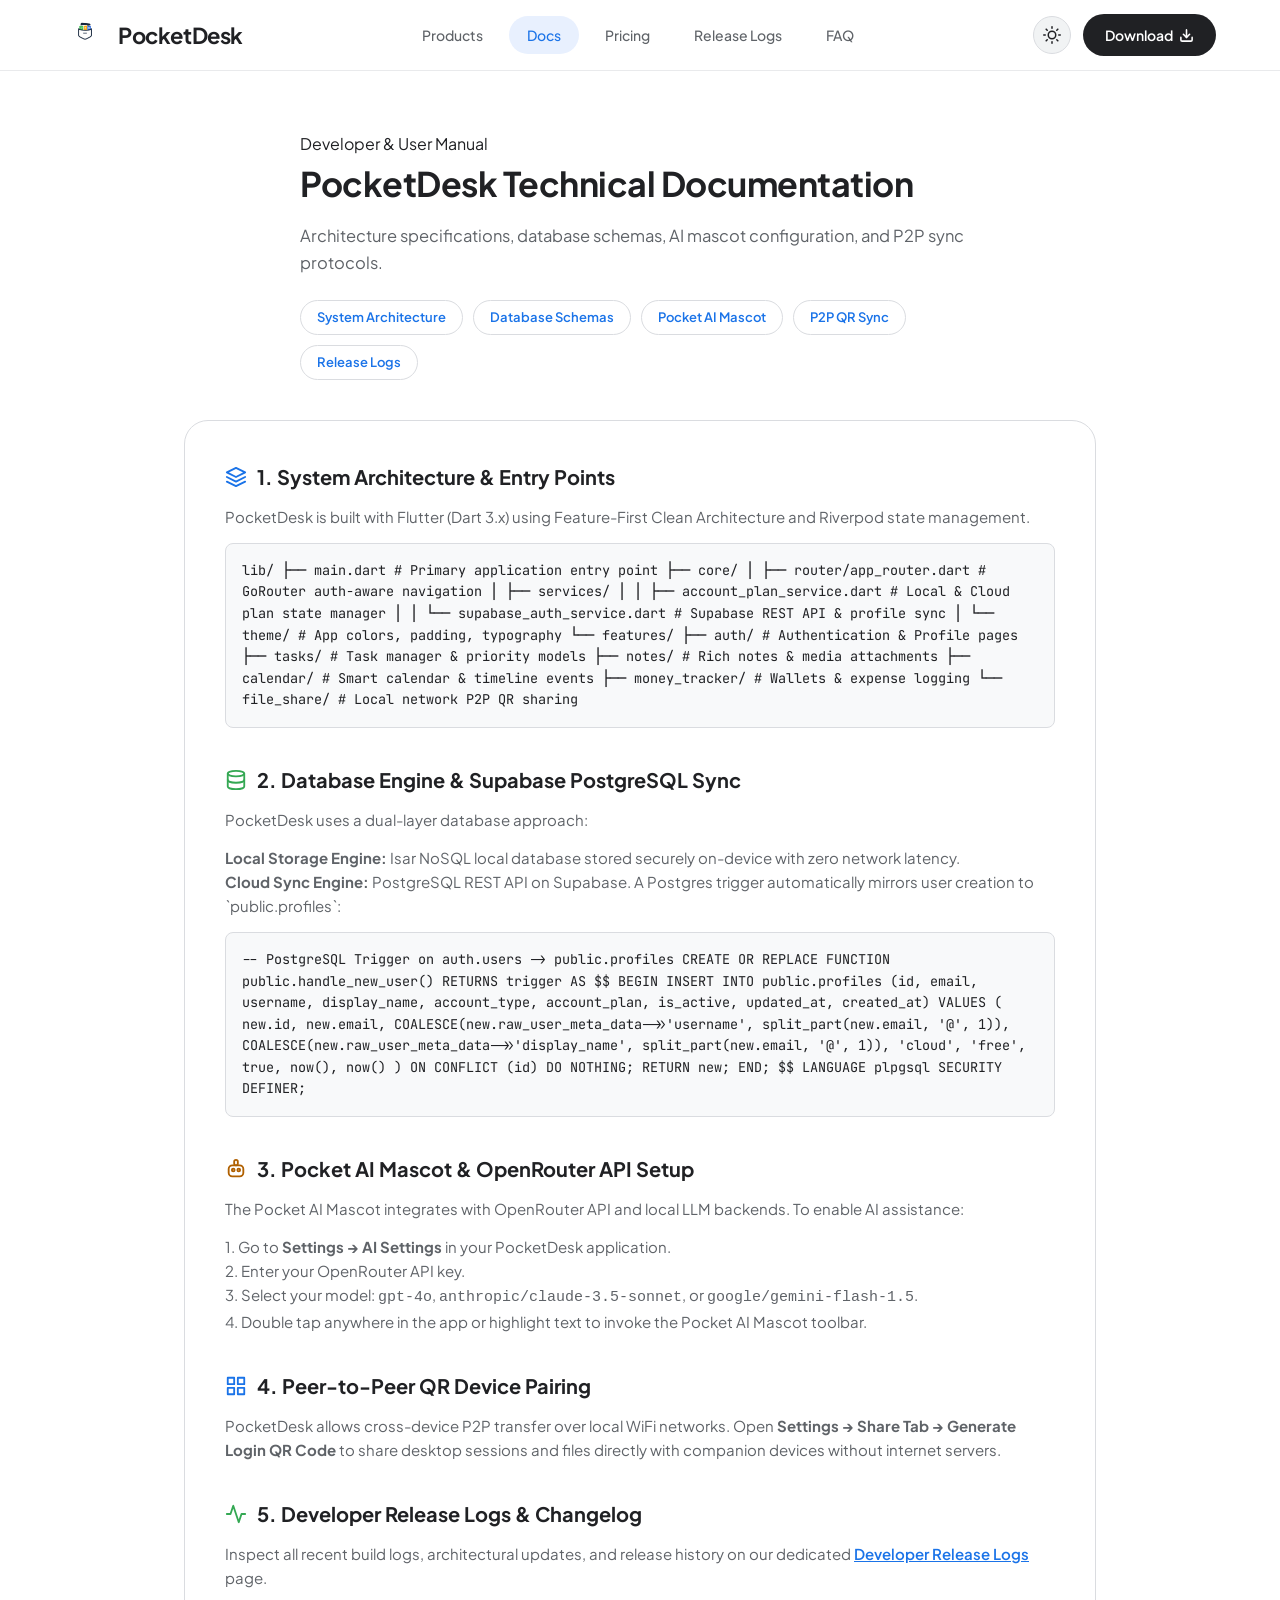
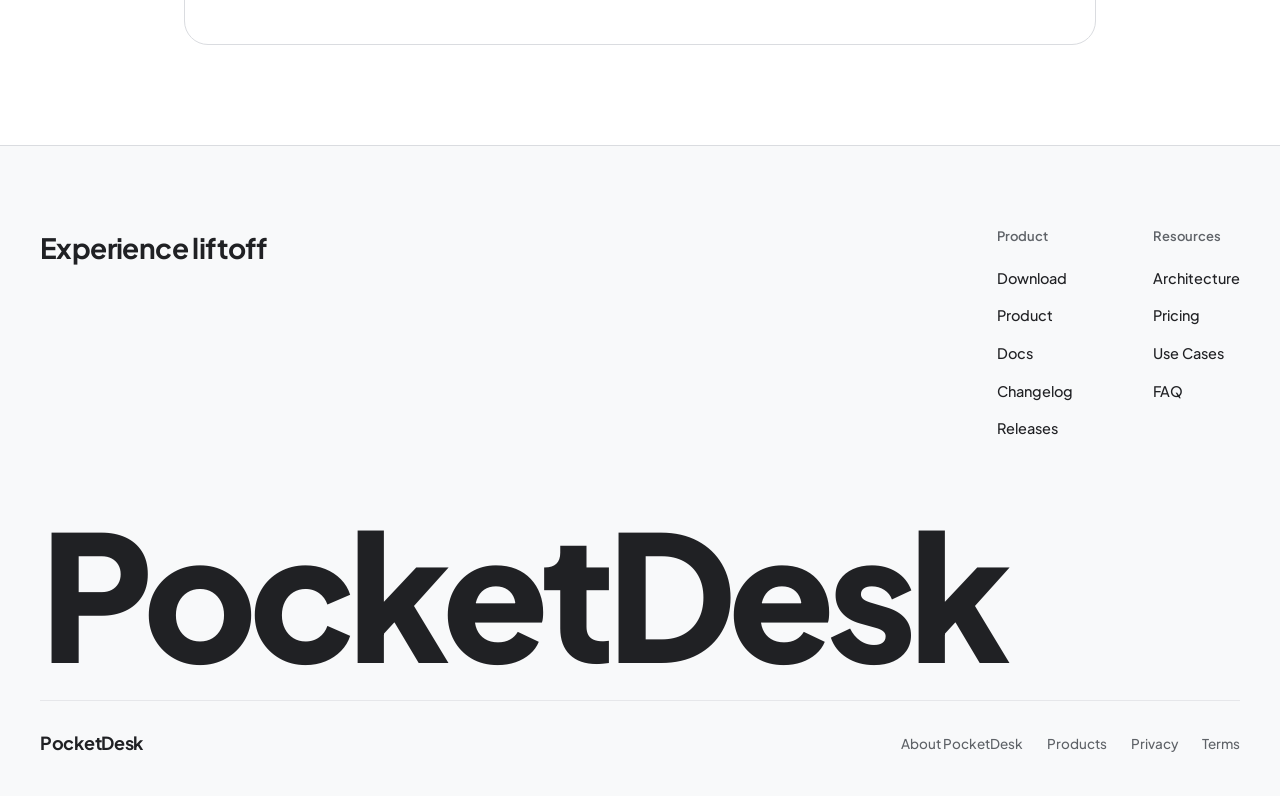
==== commit 95561357: "Rename google_style.css to pocketdesk.css, align Hero Section 1:1 with Antigravity design system, an" ====
--- a/website/docs.html
+++ b/website/docs.html
@@ -15,7 +15,7 @@
       }
     })();
   </script>
-  <link rel="stylesheet" href="google_style.css">
+  <link rel="stylesheet" href="pocketdesk.css">
 </head>
 <body>
 
--- a/website/pocketdesk.css
+++ b/website/pocketdesk.css
@@ -0,0 +1,975 @@
+/* ==========================================================================
+   PocketDesk Website - Google Minimalist & Antigravity Design System
+   ========================================================================== */
+
+@import url('https://fonts.googleapis.com/css2?family=Google+Sans:wght@400;500;700&family=Plus+Jakarta+Sans:wght@400;500;600;700;800&family=JetBrains+Mono:wght@400;500&display=swap');
+
+:root {
+  /* Google Brand Colors */
+  --google-blue: #1a73e8;
+  --google-blue-hover: #1557b0;
+  --google-blue-container: #e8f0fe;
+  --google-blue-text: #174ea6;
+
+  --google-green: #34a853;
+  --google-green-container: #e6f4ea;
+  --google-green-text: #137333;
+
+  --google-amber: #fbbc04;
+  --google-amber-container: #fef7e0;
+  --google-amber-text: #b06000;
+
+  --google-red: #ea4335;
+  --google-red-container: #fce8e6;
+  --google-red-text: #c5221f;
+
+  /* Surfaces */
+  --bg-color: #ffffff;
+  --surface-color: #ffffff;
+  --surface-low: #f8f9fa;
+  --surface-variant: #f1f3f4;
+
+  /* Typography */
+  --text-primary: #202124;
+  --text-secondary: #5f6368;
+  --text-tertiary: #80868b;
+
+  /* Geometry & Borders */
+  --border-color: #dadce0;
+  --border-subtle: rgba(218, 220, 224, 0.6);
+  --radius-sm: 8px;
+  --radius-md: 16px;
+  --radius-lg: 24px;
+  --radius-pill: 100px;
+
+  /* Shadows */
+  --shadow-sm: 0 1px 2px 0 rgba(60,64,67,0.15), 0 1px 3px 1px rgba(60,64,67,0.08);
+  --shadow-md: 0 1px 3px 0 rgba(60,64,67,0.2), 0 4px 12px 3px rgba(60,64,67,0.1);
+  --shadow-lg: 0 4px 16px 0 rgba(60,64,67,0.12), 0 12px 32px 4px rgba(60,64,67,0.08);
+
+  --max-width: 1200px;
+  --transition: all 0.24s cubic-bezier(0.4, 0, 0.2, 1);
+}
+
+html.dark-mode, body.dark-mode {
+  --bg-color: #121212;
+  --surface-color: #1e1e1e;
+  --surface-low: #181818;
+  --surface-variant: #282828;
+
+  --text-primary: #e8eaed;
+  --text-secondary: #9aa0a6;
+  --text-tertiary: #80868b;
+
+  --border-color: #3c4043;
+  --border-subtle: rgba(60, 64, 67, 0.6);
+
+  --google-blue-container: rgba(26, 115, 232, 0.18);
+  --google-blue-text: #8ab4f8;
+  --google-green-container: rgba(52, 168, 83, 0.18);
+  --google-green-text: #81c995;
+  --google-amber-container: rgba(251, 188, 4, 0.18);
+  --google-amber-text: #fde293;
+  --google-red-container: rgba(234, 67, 53, 0.18);
+  --google-red-text: #f28b82;
+
+  --shadow-sm: 0 1px 3px 0 rgba(0,0,0,0.5);
+  --shadow-md: 0 4px 12px 0 rgba(0,0,0,0.5);
+  --shadow-lg: 0 8px 32px 0 rgba(0,0,0,0.6);
+  background-color: #121212 !important;
+  color: #e8eaed !important;
+}
+
+* {
+  box-sizing: border-box;
+  margin: 0;
+  padding: 0;
+}
+
+html {
+  scroll-behavior: smooth;
+  scroll-snap-type: y proximity;
+}
+
+@view-transition {
+  navigation: auto;
+}
+
+::view-transition-old(root) {
+  animation: fadeOut 0.25s cubic-bezier(0.4, 0, 0.2, 1) forwards;
+}
+
+::view-transition-new(root) {
+  animation: fadeIn 0.35s cubic-bezier(0.0, 0, 0.2, 1) forwards;
+}
+
+@keyframes fadeOut {
+  from { opacity: 1; transform: scale(1); }
+  to { opacity: 0; transform: scale(0.98); }
+}
+
+@keyframes fadeIn {
+  from { opacity: 0; transform: translateY(12px) scale(0.99); }
+  to { opacity: 1; transform: translateY(0) scale(1); }
+}
+
+body {
+  font-family: 'Google Sans', 'Plus Jakarta Sans', -apple-system, sans-serif;
+  background-color: var(--bg-color);
+  color: var(--text-primary);
+  line-height: 1.6;
+  -webkit-font-smoothing: antialiased;
+  opacity: 1;
+  transition: opacity 0.25s cubic-bezier(0.4, 0, 0.2, 1), transform 0.25s cubic-bezier(0.4, 0, 0.2, 1);
+}
+
+body.page-fade-out {
+  opacity: 0;
+  transform: translateY(-8px);
+}
+
+/* ==========================================================================
+   Header Navbar (Minimalist Google & Antigravity Header)
+   ========================================================================== */
+
+.navbar {
+  position: sticky;
+  top: 0;
+  z-index: 1000;
+  background-color: rgba(255, 255, 255, 0.92);
+  backdrop-filter: blur(16px);
+  -webkit-backdrop-filter: blur(16px);
+  border-bottom: 1px solid var(--border-subtle);
+  transition: var(--transition);
+}
+
+body.dark-mode .navbar {
+  background-color: rgba(18, 18, 18, 0.92);
+}
+
+.nav-container {
+  max-width: var(--max-width);
+  margin: 0 auto;
+  padding: 14px 24px;
+  display: flex;
+  align-items: center;
+  justify-content: space-between;
+}
+
+.logo {
+  display: flex;
+  align-items: center;
+  gap: 12px;
+  text-decoration: none;
+  font-weight: 700;
+  font-size: 22px;
+  color: var(--text-primary);
+  letter-spacing: -0.4px;
+}
+
+.logo-img {
+  width: 42px;
+  height: 42px;
+  object-fit: contain;
+  border-radius: 10px;
+}
+
+.nav-links {
+  display: flex;
+  align-items: center;
+  gap: 8px;
+}
+
+.nav-link {
+  text-decoration: none;
+  color: var(--text-secondary);
+  font-size: 14px;
+  font-weight: 500;
+  padding: 8px 18px;
+  border-radius: var(--radius-pill);
+  transition: var(--transition);
+}
+
+.nav-link:hover, .nav-link.active {
+  color: var(--google-blue);
+  background-color: var(--google-blue-container);
+}
+
+.nav-actions {
+  display: flex;
+  align-items: center;
+  gap: 12px;
+}
+
+.btn-pill {
+  display: inline-flex;
+  align-items: center;
+  justify-content: center;
+  gap: 8px;
+  padding: 10px 22px;
+  border-radius: var(--radius-pill);
+  font-size: 14px;
+  font-weight: 600;
+  text-decoration: none;
+  transition: var(--transition);
+  cursor: pointer;
+  border: none;
+}
+
+.btn-primary {
+  background-color: var(--google-blue);
+  color: #ffffff;
+}
+
+.btn-primary:hover {
+  background-color: var(--google-blue-hover);
+  box-shadow: 0 4px 12px rgba(26, 115, 232, 0.35);
+  transform: translateY(-1px);
+}
+
+.btn-dark {
+  background-color: #202124;
+  color: #ffffff !important;
+}
+
+.btn-dark:hover {
+  background-color: #000000;
+  box-shadow: 0 4px 14px rgba(0,0,0,0.3);
+  transform: translateY(-1px);
+}
+
+body.dark-mode .btn-dark {
+  background-color: #ffffff;
+  color: #121212 !important;
+}
+
+body.dark-mode .btn-dark:hover {
+  background-color: #f1f3f4;
+  box-shadow: 0 4px 14px rgba(255,255,255,0.25);
+}
+
+.btn-outlined {
+  background-color: transparent;
+  color: var(--google-blue);
+  border: 1px solid var(--border-color);
+}
+
+.btn-outlined:hover {
+  background-color: var(--google-blue-container);
+  border-color: var(--google-blue);
+}
+
+.theme-toggle {
+  background: var(--surface-variant);
+  border: 1px solid var(--border-color);
+  color: var(--text-primary);
+  width: 38px;
+  height: 38px;
+  border-radius: 50%;
+  display: flex;
+  align-items: center;
+  justify-content: center;
+  cursor: pointer;
+  transition: var(--transition);
+}
+
+.theme-toggle:hover {
+  background: var(--border-color);
+}
+
+/* ==========================================================================
+   Full Viewport Section Snap & Slide-Up Reveal System
+   ========================================================================== */
+
+.full-section {
+  min-height: calc(100vh - 72px);
+  width: 100%;
+  display: flex;
+  flex-direction: column;
+  justify-content: center;
+  align-items: center;
+  box-sizing: border-box;
+  padding: 60px 24px;
+  scroll-snap-align: start;
+  scroll-snap-stop: normal;
+  opacity: 0;
+  transform: translateY(50px) scale(0.98);
+  transition: opacity 0.75s cubic-bezier(0.16, 1, 0.3, 1), transform 0.75s cubic-bezier(0.16, 1, 0.3, 1);
+}
+
+.full-section.visible, .full-section:first-of-type {
+  opacity: 1;
+  transform: translateY(0) scale(1);
+}
+
+/* ==========================================================================
+   Antigravity Premium Hero Section & Brand Accent
+   ========================================================================== */
+
+.hero-section {
+  min-height: calc(100vh - 72px);
+  display: flex;
+  flex-direction: column;
+  justify-content: center;
+  align-items: center;
+  padding: 40px 24px;
+  max-width: 1100px;
+  margin: 0 auto;
+  text-align: center;
+  scroll-snap-align: start;
+  scroll-snap-stop: normal;
+  position: relative;
+}
+
+.hero-bg-accent {
+  position: absolute;
+  top: 50%;
+  left: 50%;
+  transform: translate(-50%, -50%);
+  width: 100%;
+  height: 100%;
+  pointer-events: none;
+  z-index: 0;
+  opacity: 0.85;
+}
+
+.hero-brand-badge {
+  display: inline-flex;
+  align-items: center;
+  gap: 10px;
+  margin-bottom: 28px;
+  text-decoration: none;
+  z-index: 1;
+}
+
+.hero-badge-img {
+  width: 28px;
+  height: 28px;
+  object-fit: contain;
+  border-radius: 6px;
+}
+
+.hero-badge-text {
+  font-size: 20px;
+  font-weight: 700;
+  color: var(--text-primary);
+  letter-spacing: -0.4px;
+}
+
+.hero-title {
+  font-size: clamp(52px, 7.5vw, 86px);
+  font-weight: 700;
+  line-height: 1.06;
+  letter-spacing: -0.04em;
+  color: var(--text-primary);
+  margin-bottom: 32px;
+  z-index: 1;
+}
+
+.hero-buttons {
+  display: flex;
+  align-items: center;
+  justify-content: center;
+  gap: 16px;
+  z-index: 1;
+}
+
+.btn-hero-dark {
+  background-color: #1f1f1f;
+  color: #ffffff !important;
+  padding: 14px 34px;
+  border-radius: var(--radius-pill);
+  font-size: 15px;
+  font-weight: 600;
+  text-decoration: none;
+  transition: var(--transition);
+  box-shadow: 0 2px 10px rgba(0,0,0,0.15);
+}
+
+.btn-hero-dark:hover {
+  background-color: #000000;
+  box-shadow: 0 6px 20px rgba(0,0,0,0.3);
+  transform: translateY(-2px);
+}
+
+body.dark-mode .btn-hero-dark {
+  background-color: #ffffff;
+  color: #121212 !important;
+}
+
+body.dark-mode .btn-hero-dark:hover {
+  background-color: #f1f3f4;
+  box-shadow: 0 6px 20px rgba(255,255,255,0.25);
+}
+
+/* ==========================================================================
+   Showcase Box & Mascot Component
+   ========================================================================== */
+
+.showcase-container {
+  width: 92%;
+  max-width: 1140px;
+  margin: 0 auto;
+  background-color: var(--surface-color);
+  border: 1px solid var(--border-color);
+  border-radius: var(--radius-lg);
+  box-shadow: var(--shadow-lg);
+  overflow: hidden;
+}
+
+.showcase-header {
+  background-color: var(--surface-low);
+  padding: 16px 28px;
+  border-bottom: 1px solid var(--border-color);
+  display: flex;
+  align-items: center;
+  justify-content: space-between;
+}
+
+.window-dots {
+  display: flex;
+  gap: 8px;
+}
+
+.dot {
+  width: 12px;
+  height: 12px;
+  border-radius: 50%;
+}
+
+.dot.red { background-color: var(--google-red); }
+.dot.yellow { background-color: var(--google-amber); }
+.dot.green { background-color: var(--google-green); }
+
+.window-title {
+  font-size: 14px;
+  font-weight: 600;
+  color: var(--text-secondary);
+}
+
+.showcase-body {
+  padding: 44px 40px;
+  display: grid;
+  grid-template-columns: 1fr 380px;
+  gap: 36px;
+  align-items: center;
+}
+
+@media (max-width: 980px) {
+  .showcase-body { grid-template-columns: 1fr; padding: 28px; }
+}
+
+.dashboard-preview-card {
+  background: var(--surface-low);
+  border-radius: var(--radius-md);
+  padding: 32px;
+  border: 1px solid var(--border-subtle);
+}
+
+.dash-grid {
+  display: grid;
+  grid-template-columns: repeat(2, 1fr);
+  gap: 20px;
+}
+
+.dash-widget {
+  background: var(--surface-color);
+  padding: 22px 20px;
+  border-radius: 14px;
+  border: 1px solid var(--border-subtle);
+  box-shadow: 0 2px 8px rgba(0,0,0,0.02);
+}
+
+.dash-widget h4 {
+  font-size: 16px;
+  font-weight: 700;
+  color: var(--text-primary);
+  display: flex;
+  align-items: center;
+  gap: 10px;
+  margin-bottom: 8px;
+}
+
+.dash-widget p {
+  font-size: 13.5px;
+  color: var(--text-secondary);
+  line-height: 1.45;
+}
+
+.mascot-card {
+  background: linear-gradient(145deg, var(--google-blue-container) 0%, var(--surface-color) 100%);
+  border: 1px solid rgba(26, 115, 232, 0.3);
+  border-radius: var(--radius-md);
+  padding: 36px 28px;
+  text-align: center;
+  display: flex;
+  flex-direction: column;
+  align-items: center;
+  justify-content: center;
+}
+
+.profile-status-card {
+  background: linear-gradient(145deg, var(--surface-color) 0%, var(--google-green-container) 100%);
+  border: 1px solid rgba(52, 168, 83, 0.3);
+  border-radius: var(--radius-md);
+  padding: 32px 24px;
+  display: flex;
+  flex-direction: column;
+  justify-content: space-between;
+}
+
+.mascot-svg-avatar {
+  width: 110px;
+  height: 110px;
+  margin: 0 auto 20px;
+}
+
+.mascot-name {
+  font-size: 22px;
+  font-weight: 700;
+  color: var(--text-primary);
+  margin-bottom: 6px;
+}
+
+.mascot-pill {
+  display: inline-block;
+  background: var(--google-blue);
+  color: #ffffff;
+  font-size: 12.5px;
+  font-weight: 700;
+  padding: 4px 14px;
+  border-radius: var(--radius-pill);
+  margin-bottom: 16px;
+}
+
+.mascot-description {
+  font-size: 14.5px;
+  color: var(--text-secondary);
+  line-height: 1.55;
+}
+
+/* ==========================================================================
+   Features Section
+   ========================================================================== */
+
+.section-wrapper {
+  max-width: var(--max-width);
+  margin: 0 auto 80px;
+  padding: 0 24px;
+}
+
+.section-header {
+  text-align: center;
+  max-width: 680px;
+  margin: 0 auto 48px;
+}
+
+.section-title {
+  font-size: 34px;
+  font-weight: 700;
+  color: var(--text-primary);
+  letter-spacing: -0.5px;
+  margin-bottom: 12px;
+}
+
+.section-desc {
+  font-size: 16.5px;
+  color: var(--text-secondary);
+}
+
+.features-grid {
+  display: grid;
+  grid-template-columns: repeat(auto-fit, minmax(320px, 1fr));
+  gap: 24px;
+}
+
+.feature-card {
+  background-color: var(--surface-color);
+  border: 1px solid var(--border-color);
+  border-radius: var(--radius-md);
+  padding: 32px;
+  transition: var(--transition);
+}
+
+.feature-card:hover {
+  box-shadow: var(--shadow-md);
+  transform: translateY(-2px);
+  border-color: var(--google-blue);
+}
+
+.feature-icon-box {
+  width: 48px;
+  height: 48px;
+  border-radius: 14px;
+  display: flex;
+  align-items: center;
+  justify-content: center;
+  margin-bottom: 20px;
+}
+
+.feature-icon-box.blue { background: var(--google-blue-container); color: var(--google-blue-text); }
+.feature-icon-box.green { background: var(--google-green-container); color: var(--google-green-text); }
+.feature-icon-box.yellow { background: var(--google-amber-container); color: var(--google-amber-text); }
+.feature-icon-box.red { background: var(--google-red-container); color: var(--google-red-text); }
+
+.feature-card h3 {
+  font-size: 19px;
+  font-weight: 700;
+  margin-bottom: 10px;
+  color: var(--text-primary);
+}
+
+.feature-card p {
+  font-size: 14.5px;
+  color: var(--text-secondary);
+  line-height: 1.55;
+}
+
+/* ==========================================================================
+   Pricing Section
+   ========================================================================== */
+
+.pricing-grid {
+  display: grid;
+  grid-template-columns: repeat(3, 1fr);
+  gap: 24px;
+  align-items: stretch;
+}
+
+@media (max-width: 900px) {
+  .pricing-grid { grid-template-columns: 1fr; }
+}
+
+.pricing-card {
+  background-color: var(--surface-color);
+  border: 1px solid var(--border-color);
+  border-radius: var(--radius-lg);
+  padding: 36px 28px;
+  display: flex;
+  flex-direction: column;
+  justify-content: space-between;
+  transition: var(--transition);
+  position: relative;
+}
+
+.pricing-card.featured {
+  border: 2px solid var(--google-blue);
+  box-shadow: var(--shadow-md);
+}
+
+.plan-badge {
+  position: absolute;
+  top: -13px;
+  left: 50%;
+  transform: translateX(-50%);
+  background: var(--google-blue);
+  color: #ffffff;
+  font-size: 11.5px;
+  font-weight: 700;
+  padding: 3px 14px;
+  border-radius: var(--radius-pill);
+}
+
+.plan-name {
+  font-size: 22px;
+  font-weight: 700;
+  color: var(--text-primary);
+  margin-bottom: 6px;
+}
+
+.plan-price {
+  font-size: 38px;
+  font-weight: 800;
+  color: var(--text-primary);
+  margin-bottom: 16px;
+}
+
+.plan-price span {
+  font-size: 14px;
+  font-weight: 500;
+  color: var(--text-secondary);
+}
+
+.plan-features {
+  list-style: none;
+  margin-bottom: 32px;
+}
+
+.plan-features li {
+  font-size: 14px;
+  color: var(--text-secondary);
+  padding: 8px 0;
+  display: flex;
+  align-items: center;
+  gap: 10px;
+  border-bottom: 1px solid var(--border-subtle);
+}
+
+.plan-features li:last-child {
+  border-bottom: none;
+}
+
+.check-icon {
+  color: var(--google-green);
+  font-weight: bold;
+}
+
+/* ==========================================================================
+   FAQ Smooth Expandable Accordion
+   ========================================================================== */
+
+.faq-container {
+  max-width: 860px;
+  margin: 0 auto;
+}
+
+.faq-item {
+  background: var(--surface-color);
+  border: 1px solid var(--border-color);
+  border-radius: var(--radius-md);
+  margin-bottom: 16px;
+  overflow: hidden;
+  transition: var(--transition);
+}
+
+.faq-question {
+  padding: 22px 28px;
+  font-size: 17px;
+  font-weight: 600;
+  color: var(--text-primary);
+  display: flex;
+  align-items: center;
+  justify-content: space-between;
+  cursor: pointer;
+  user-select: none;
+}
+
+.faq-question:hover {
+  background: var(--surface-low);
+}
+
+.faq-chevron {
+  width: 20px;
+  height: 20px;
+  stroke: var(--text-secondary);
+  transition: transform 0.3s cubic-bezier(0.4, 0, 0.2, 1);
+}
+
+.faq-item.open .faq-chevron {
+  transform: rotate(180deg);
+  stroke: var(--google-blue);
+}
+
+.faq-answer {
+  max-height: 0;
+  overflow: hidden;
+  transition: max-height 0.35s cubic-bezier(0.4, 0, 0.2, 1), padding 0.35s ease;
+  padding: 0 28px;
+  color: var(--text-secondary);
+  font-size: 14.5px;
+  line-height: 1.6;
+}
+
+.faq-item.open .faq-answer {
+  max-height: 400px;
+  padding: 0 28px 24px;
+}
+
+/* ==========================================================================
+   Documentation & Release Logs
+   ========================================================================== */
+
+.docs-content {
+  background: var(--surface-color);
+  border: 1px solid var(--border-color);
+  border-radius: var(--radius-lg);
+  padding: 40px;
+}
+
+.docs-section {
+  margin-bottom: 36px;
+}
+
+.docs-section:last-child {
+  margin-bottom: 0;
+}
+
+.docs-section h3 {
+  font-size: 20px;
+  font-weight: 700;
+  color: var(--text-primary);
+  margin-bottom: 12px;
+  display: flex;
+  align-items: center;
+  gap: 10px;
+}
+
+.docs-section p {
+  font-size: 15px;
+  color: var(--text-secondary);
+  line-height: 1.6;
+  margin-bottom: 14px;
+}
+
+.code-block {
+  background: var(--surface-low);
+  border: 1px solid var(--border-color);
+  border-radius: var(--radius-sm);
+  padding: 16px;
+  font-family: 'JetBrains Mono', monospace;
+  font-size: 13.5px;
+  color: var(--text-primary);
+  overflow-x: auto;
+  margin-bottom: 16px;
+}
+
+/* Release Logs Styling */
+.log-item {
+  background: var(--surface-color);
+  border: 1px solid var(--border-color);
+  border-radius: var(--radius-md);
+  margin-bottom: 16px;
+  overflow: hidden;
+}
+
+.log-header {
+  padding: 18px 24px;
+  display: flex;
+  align-items: center;
+  justify-content: space-between;
+  cursor: pointer;
+  background: var(--surface-low);
+}
+
+.badge {
+  padding: 4px 10px;
+  border-radius: var(--radius-pill);
+  font-size: 12px;
+  font-weight: 700;
+}
+
+.badge-feature { background: var(--google-blue-container); color: var(--google-blue-text); }
+.badge-fix { background: var(--google-green-container); color: var(--google-green-text); }
+.badge-refactor { background: var(--google-amber-container); color: var(--google-amber-text); }
+
+.log-body {
+  padding: 20px 24px;
+  font-size: 14px;
+  color: var(--text-secondary);
+  border-top: 1px solid var(--border-color);
+}
+
+/* ==========================================================================
+   Google Antigravity Style Inverted Footer
+   ========================================================================== */
+
+.antigravity-footer {
+  background-color: var(--surface-low);
+  border-top: 1px solid var(--border-color);
+  padding: 80px 24px 40px;
+  margin-top: 100px;
+  scroll-snap-align: end;
+  scroll-snap-stop: normal;
+}
+
+.footer-upper {
+  max-width: var(--max-width);
+  margin: 0 auto;
+  display: flex;
+  justify-content: space-between;
+  align-items: flex-start;
+  flex-wrap: wrap;
+  gap: 40px;
+}
+
+.footer-upper-left .footer-slogan {
+  font-size: 28px;
+  font-weight: 700;
+  color: var(--text-primary);
+  letter-spacing: -0.6px;
+  margin-bottom: 8px;
+}
+
+.footer-upper-right {
+  display: flex;
+  gap: 80px;
+}
+
+@media (max-width: 600px) {
+  .footer-upper-right { gap: 40px; }
+}
+
+.footer-column .footer-heading {
+  font-size: 13px;
+  font-weight: 600;
+  color: var(--text-secondary);
+  margin-bottom: 18px;
+}
+
+.footer-links-list {
+  list-style: none;
+}
+
+.footer-links-list li {
+  margin-bottom: 12px;
+}
+
+.footer-links-list a {
+  text-decoration: none;
+  font-size: 14.5px;
+  color: var(--text-primary);
+  font-weight: 500;
+  transition: var(--transition);
+}
+
+.footer-links-list a:hover {
+  color: var(--google-blue);
+}
+
+.footer-giant-branding {
+  max-width: var(--max-width);
+  margin: 60px auto 30px;
+  font-size: clamp(64px, 14vw, 175px);
+  font-weight: 800;
+  letter-spacing: -0.045em;
+  line-height: 0.9;
+  color: var(--text-primary);
+  user-select: none;
+}
+
+.footer-bottom-line {
+  max-width: var(--max-width);
+  margin: 0 auto;
+  padding-top: 28px;
+  border-top: 1px solid var(--border-subtle);
+  display: flex;
+  align-items: center;
+  justify-content: space-between;
+  flex-wrap: wrap;
+  gap: 16px;
+}
+
+.footer-brand-left {
+  font-weight: 700;
+  font-size: 18px;
+  color: var(--text-primary);
+  letter-spacing: -0.3px;
+}
+
+.footer-legal-links {
+  display: flex;
+  gap: 24px;
+  flex-wrap: wrap;
+}
+
+.footer-legal-links a {
+  text-decoration: none;
+  font-size: 13.5px;
+  color: var(--text-secondary);
+  font-weight: 500;
+  transition: var(--transition);
+}
+
+.footer-legal-links a:hover {
+  color: var(--google-blue);
+}
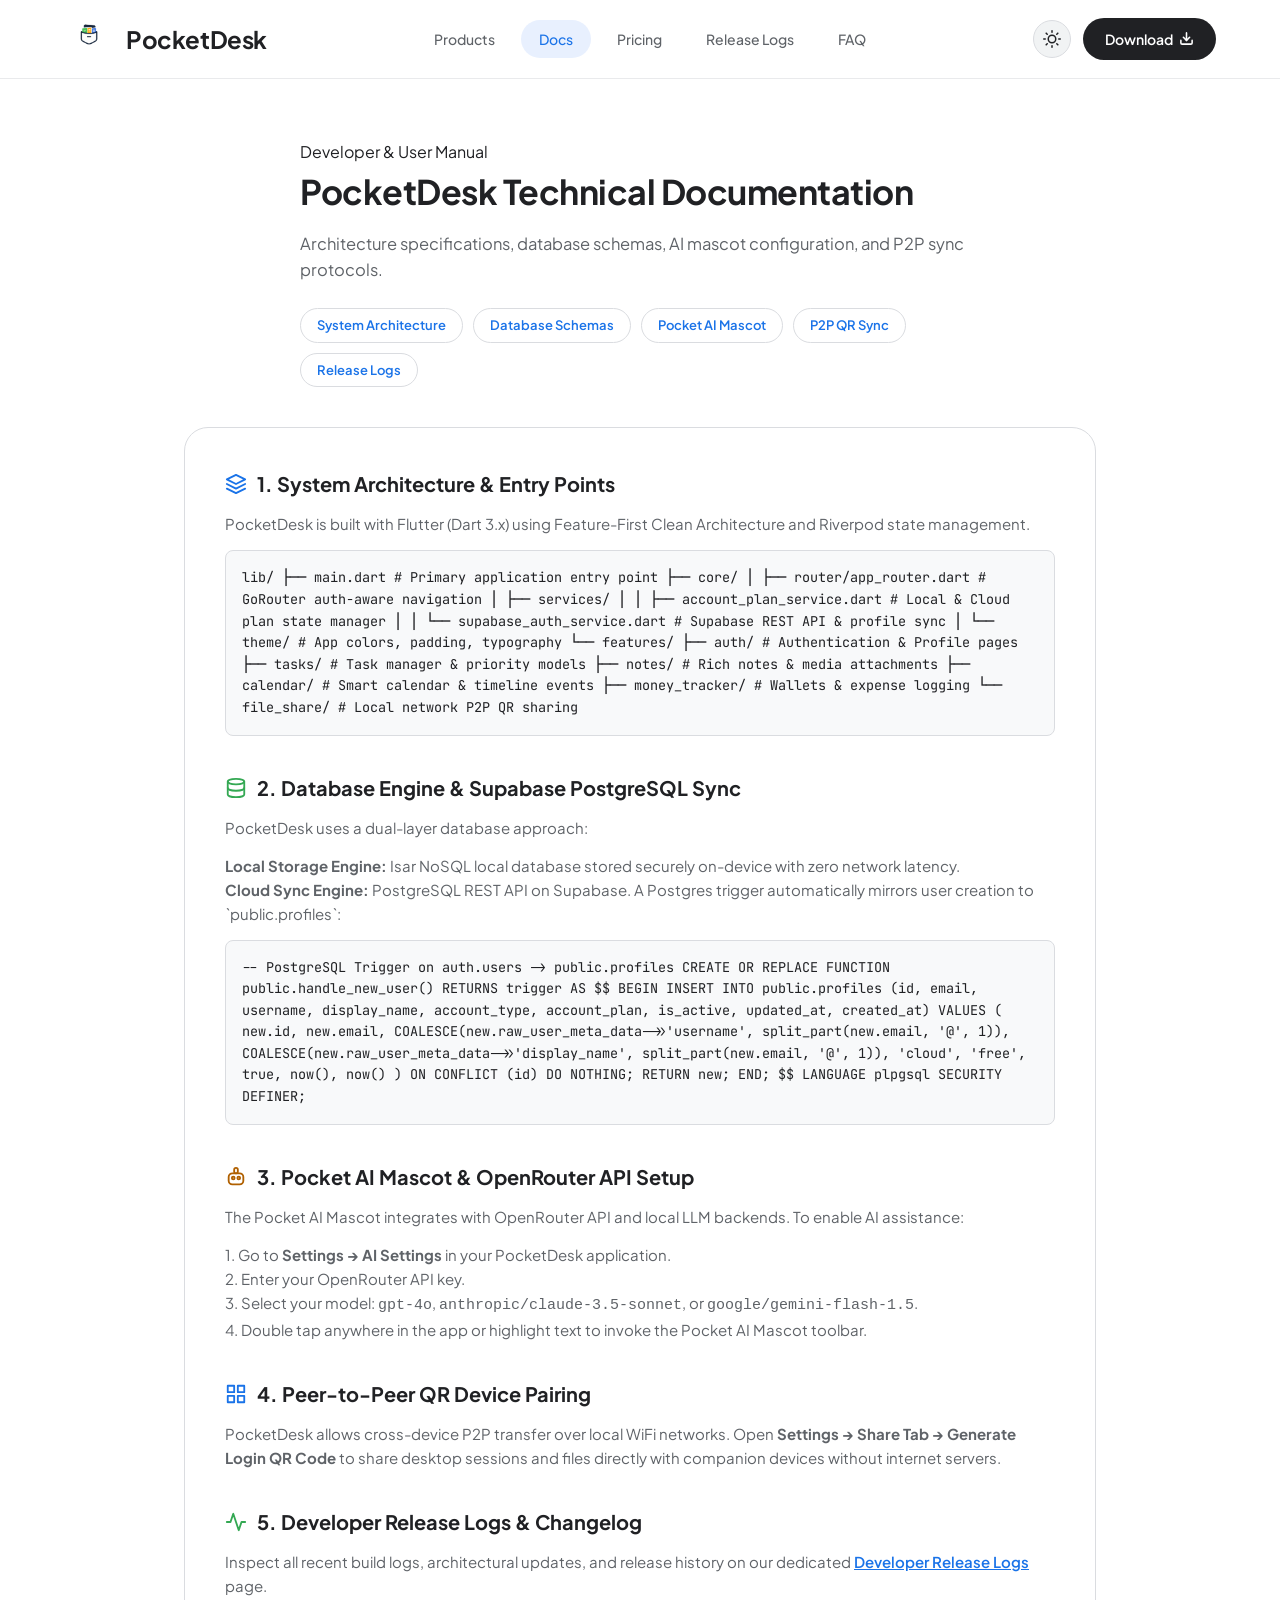
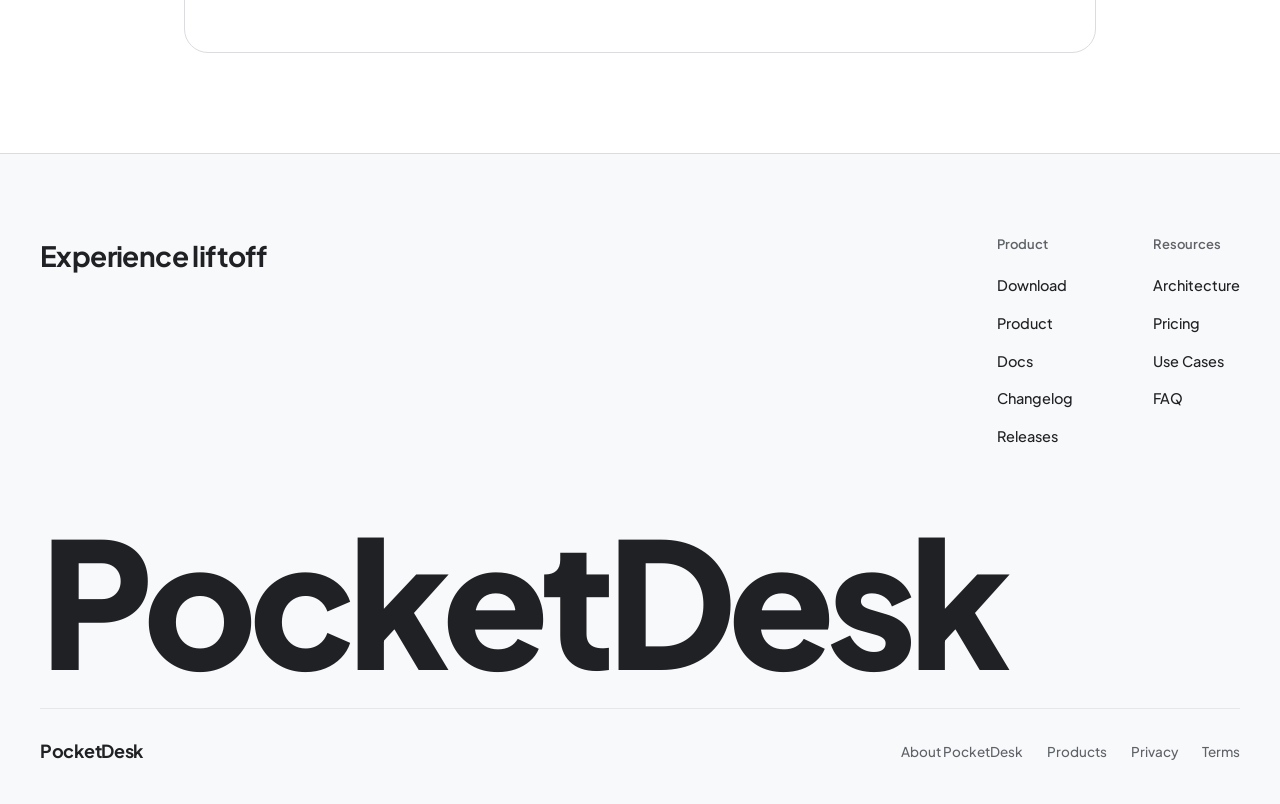
==== commit 34506052: "Implement animated hamburger-to-close cross menu drawer across all 9 pages and upgrade tab bar favic" ====
--- a/website/docs.html
+++ b/website/docs.html
@@ -5,8 +5,10 @@
   <meta name="viewport" content="width=device-width, initial-scale=1.0">
   <title>Documentation & Dev Guide — PocketDesk</title>
   <meta name="description" content="Official technical documentation, architecture specs, database schema, AI Mascot setup, and developer guide for PocketDesk.">
-  <link rel="icon" type="image/png" href="assets/logo.png">
-  <link rel="apple-touch-icon" href="assets/logo.png">
+  <link rel="icon" type="image/png" sizes="64x64" href="assets/logo.png">
+  <link rel="icon" type="image/png" sizes="32x32" href="assets/logo.png">
+  <link rel="icon" type="image/png" sizes="16x16" href="assets/logo.png">
+  <link rel="apple-touch-icon" sizes="180x180" href="assets/logo.png">
   <script>
     (function() {
       const savedTheme = localStorage.getItem('theme');
@@ -55,9 +57,41 @@
             <line x1="12" y1="15" x2="12" y2="3"></line>
           </svg>
         </a>
+        <button id="hamburger-btn" class="hamburger-btn" aria-label="Toggle navigation menu" aria-expanded="false">
+          <svg class="hamburger-icon" width="22" height="22" viewBox="0 0 24 24" fill="none" stroke="currentColor" stroke-width="2" stroke-linecap="round" stroke-linejoin="round">
+            <line x1="3" y1="12" x2="21" y2="12"></line>
+            <line x1="3" y1="6" x2="21" y2="6"></line>
+            <line x1="3" y1="18" x2="21" y2="18"></line>
+          </svg>
+          <svg class="close-icon" width="22" height="22" viewBox="0 0 24 24" fill="none" stroke="currentColor" stroke-width="2" stroke-linecap="round" stroke-linejoin="round">
+            <line x1="18" y1="6" x2="6" y2="18"></line>
+            <line x1="6" y1="6" x2="18" y2="18"></line>
+          </svg>
+        </button>
       </div>
     </div>
   </header>
+
+  <!-- Mobile Drawer Menu -->
+  <div id="mobile-menu-drawer" class="mobile-menu-drawer">
+    <nav class="mobile-nav-links">
+      <a href="features.html" class="mobile-nav-link">Products</a>
+      <a href="docs.html" class="mobile-nav-link active">Docs</a>
+      <a href="index.html#plans" class="mobile-nav-link">Pricing</a>
+      <a href="logs.html" class="mobile-nav-link ">Release Logs</a>
+      <a href="faq.html" class="mobile-nav-link ">FAQ</a>
+    </nav>
+    <div class="mobile-menu-actions">
+      <a href="download.html" class="btn-pill btn-dark" style="width: 100%; justify-content: center; gap: 8px; padding: 14px 20px;">
+        <span>Download App</span>
+        <svg width="16" height="16" viewBox="0 0 24 24" fill="none" stroke="currentColor" stroke-width="2.5" stroke-linecap="round" stroke-linejoin="round">
+          <path d="M21 15v4a2 2 0 0 1-2 2H5a2 2 0 0 1-2-2v-4"></path>
+          <polyline points="7 10 12 15 17 10"></polyline>
+          <line x1="12" y1="15" x2="12" y2="3"></line>
+        </svg>
+      </a>
+    </div>
+  </div>
 
   <main class="section-wrapper" style="padding-top: 60px; max-width: 960px;">
     <div class="section-header" style="text-align: left; margin-bottom: 40px;">
--- a/website/pocketdesk.css
+++ b/website/pocketdesk.css
@@ -162,14 +162,14 @@
   gap: 12px;
   text-decoration: none;
   font-weight: 700;
-  font-size: 22px;
+  font-size: 24px;
   color: var(--text-primary);
   letter-spacing: -0.4px;
 }
 
 .logo-img {
-  width: 42px;
-  height: 42px;
+  width: 50px;
+  height: 50px;
   object-fit: contain;
   border-radius: 10px;
 }
@@ -199,6 +199,110 @@
   display: flex;
   align-items: center;
   gap: 12px;
+}
+
+.hamburger-btn {
+  display: none;
+  background: var(--surface-variant);
+  border: 1px solid var(--border-color);
+  color: var(--text-primary);
+  width: 42px;
+  height: 42px;
+  border-radius: 50%;
+  align-items: center;
+  justify-content: center;
+  cursor: pointer;
+  transition: var(--transition);
+  z-index: 1001;
+  position: relative;
+}
+
+.hamburger-btn:hover {
+  background: var(--border-color);
+}
+
+.hamburger-icon, .close-icon {
+  position: absolute;
+  transition: transform 0.3s cubic-bezier(0.4, 0, 0.2, 1), opacity 0.3s cubic-bezier(0.4, 0, 0.2, 1);
+}
+
+.hamburger-icon {
+  opacity: 1;
+  transform: rotate(0deg) scale(1);
+}
+
+.close-icon {
+  opacity: 0;
+  transform: rotate(-90deg) scale(0.5);
+}
+
+.hamburger-btn.active .hamburger-icon {
+  opacity: 0;
+  transform: rotate(90deg) scale(0.5);
+}
+
+.hamburger-btn.active .close-icon {
+  opacity: 1;
+  transform: rotate(0deg) scale(1);
+}
+
+.mobile-menu-drawer {
+  display: flex;
+  position: fixed;
+  top: 72px;
+  left: 0;
+  width: 100%;
+  height: calc(100vh - 72px);
+  background: var(--bg-color);
+  box-sizing: border-box;
+  padding: 32px 24px;
+  flex-direction: column;
+  gap: 24px;
+  z-index: 999;
+  overflow-y: auto;
+  border-top: 1px solid var(--border-subtle);
+  transform: translateY(-20px);
+  opacity: 0;
+  visibility: hidden;
+  pointer-events: none;
+  transition: opacity 0.35s cubic-bezier(0.16, 1, 0.3, 1), transform 0.35s cubic-bezier(0.16, 1, 0.3, 1), visibility 0.35s ease;
+}
+
+.mobile-menu-drawer.active {
+  transform: translateY(0);
+  opacity: 1;
+  visibility: visible;
+  pointer-events: auto;
+}
+
+.mobile-nav-links {
+  display: flex;
+  flex-direction: column;
+  gap: 12px;
+}
+
+.mobile-nav-link {
+  font-size: 18px;
+  font-weight: 600;
+  color: var(--text-primary);
+  text-decoration: none;
+  padding: 12px 16px;
+  border-radius: var(--radius-sm);
+  transition: var(--transition);
+}
+
+.mobile-nav-link:hover, .mobile-nav-link.active {
+  background-color: var(--google-blue-container);
+  color: var(--google-blue);
+}
+
+.mobile-menu-actions {
+  display: flex;
+  flex-direction: column;
+  gap: 16px;
+  margin-top: 12px;
+  padding-top: 24px;
+  border-top: 1px solid var(--border-subtle);
 }
 
 .btn-pill {
@@ -343,14 +447,14 @@
 }
 
 .hero-badge-img {
-  width: 28px;
-  height: 28px;
+  width: 36px;
+  height: 36px;
   object-fit: contain;
-  border-radius: 6px;
+  border-radius: 8px;
 }
 
 .hero-badge-text {
-  font-size: 20px;
+  font-size: 22px;
   font-weight: 700;
   color: var(--text-primary);
   letter-spacing: -0.4px;
@@ -973,3 +1077,122 @@
 .footer-legal-links a:hover {
   color: var(--google-blue);
 }
+
+/* ==========================================================================
+   Mobile & Tablet Responsiveness Overrides
+   ========================================================================== */
+@media (max-width: 768px) {
+  .full-section {
+    min-height: auto;
+    padding: 48px 16px 36px;
+  }
+
+  .hero-section {
+    min-height: auto;
+    padding: 48px 16px 36px;
+  }
+
+  .hero-title {
+    font-size: clamp(30px, 8vw, 44px);
+    margin-bottom: 20px;
+    line-height: 1.15;
+  }
+
+  .hero-subtitle {
+    font-size: 15px !important;
+    margin-bottom: 24px !important;
+  }
+
+  .logo {
+    font-size: 20px;
+  }
+
+  .logo-img {
+    width: 38px;
+    height: 38px;
+  }
+
+  .hero-badge-img {
+    width: 28px;
+    height: 28px;
+  }
+
+  .hero-badge-text {
+    font-size: 18px;
+  }
+
+  .nav-links {
+    display: none; /* Hidden on mobile in favor of hamburger drawer */
+  }
+
+  .nav-actions .btn-pill {
+    display: none; /* Moved into mobile drawer for mobile */
+  }
+
+  .hamburger-btn {
+    display: flex;
+  }
+
+  .showcase-container {
+    width: 100%;
+    border-radius: 16px;
+  }
+
+  .showcase-header {
+    padding: 12px 16px;
+  }
+
+  .window-title {
+    font-size: 12px;
+    overflow: hidden;
+    text-overflow: ellipsis;
+    white-space: nowrap;
+    max-width: 200px;
+  }
+
+  .showcase-body {
+    padding: 20px 16px;
+    gap: 20px;
+  }
+
+  .dashboard-preview-card {
+    padding: 18px 14px;
+  }
+
+  .dash-grid {
+    grid-template-columns: 1fr !important;
+    gap: 12px;
+  }
+
+  .dash-widget {
+    padding: 16px;
+  }
+
+  .mascot-card {
+    padding: 24px 18px;
+  }
+
+  .mascot-svg-avatar {
+    width: 85px;
+    height: 85px;
+    margin-bottom: 14px;
+  }
+
+  .features-grid {
+    grid-template-columns: 1fr !important;
+  }
+
+  .tiers-grid {
+    grid-template-columns: 1fr !important;
+  }
+
+  .footer-links-grid {
+    grid-template-columns: 1fr 1fr;
+    gap: 32px;
+  }
+
+  .footer-giant-branding {
+    font-size: clamp(48px, 15vw, 90px);
+    margin: 40px auto 20px;
+  }
+}
